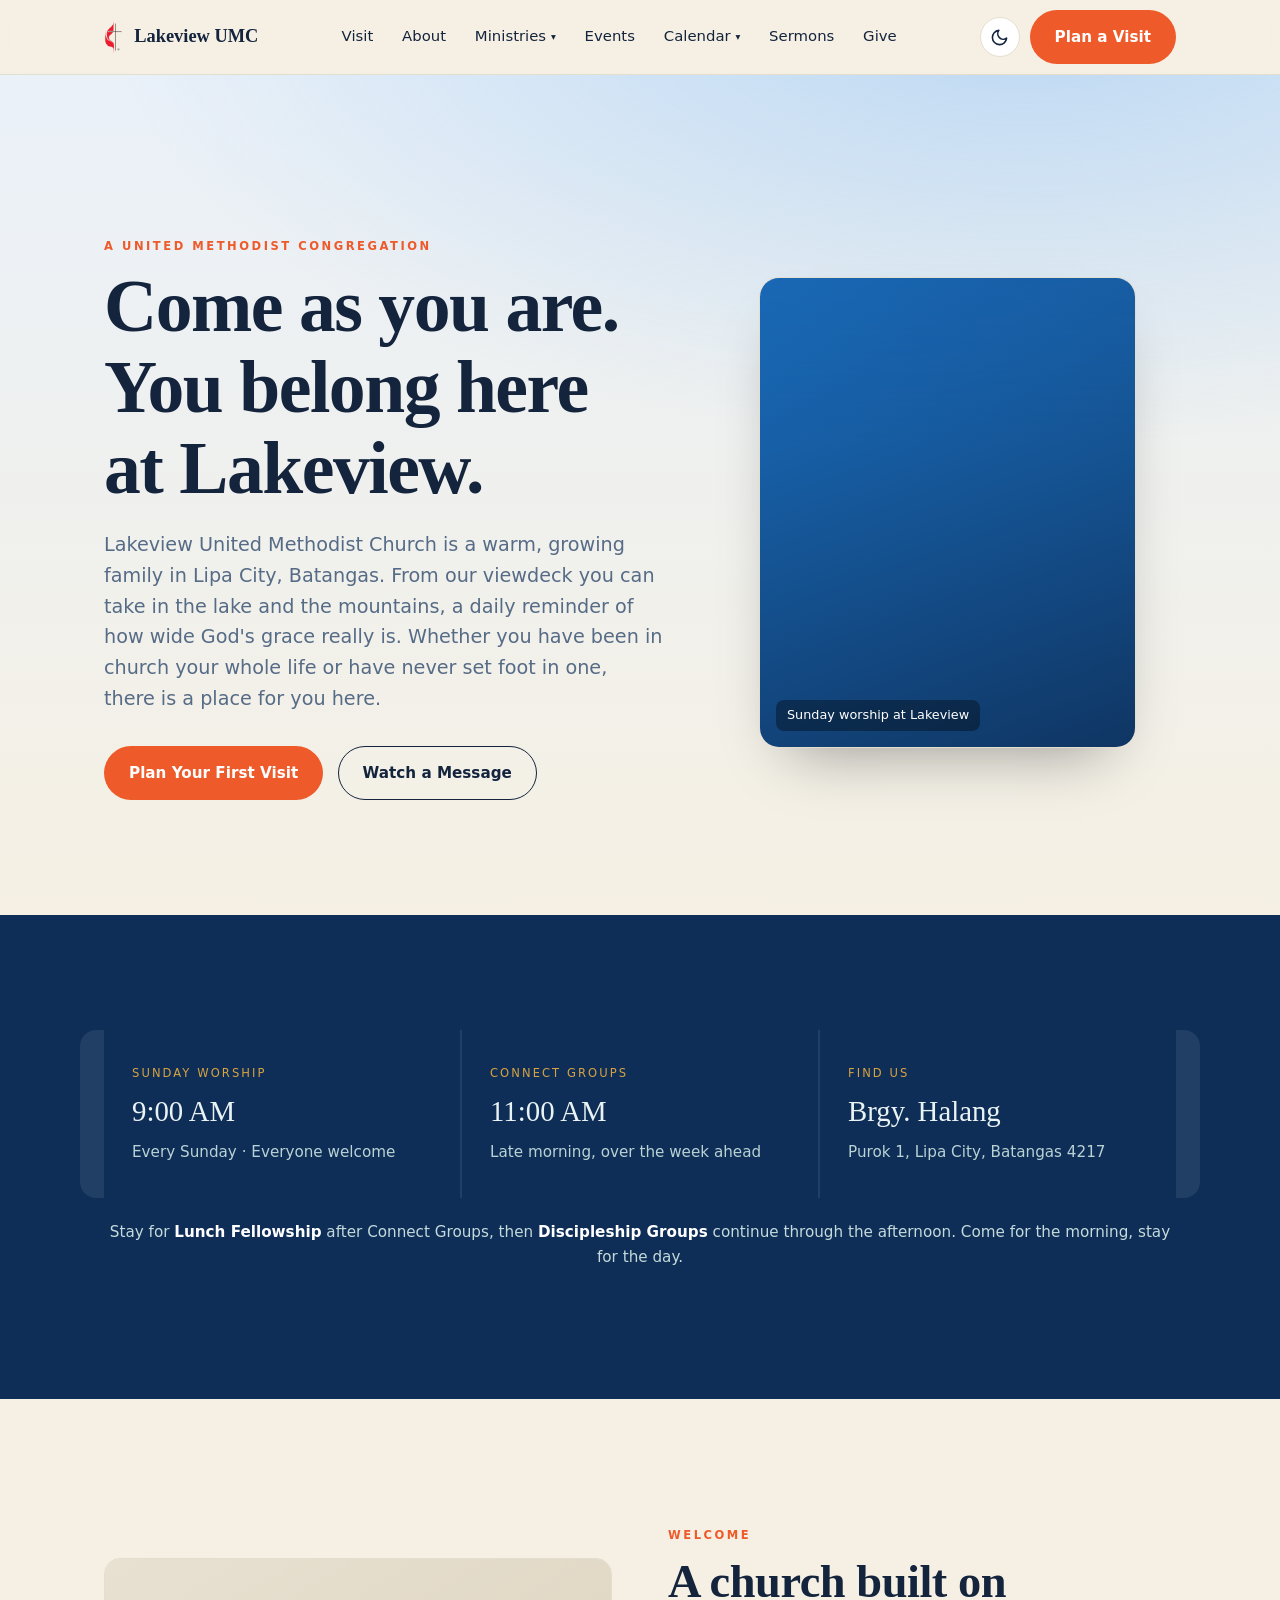
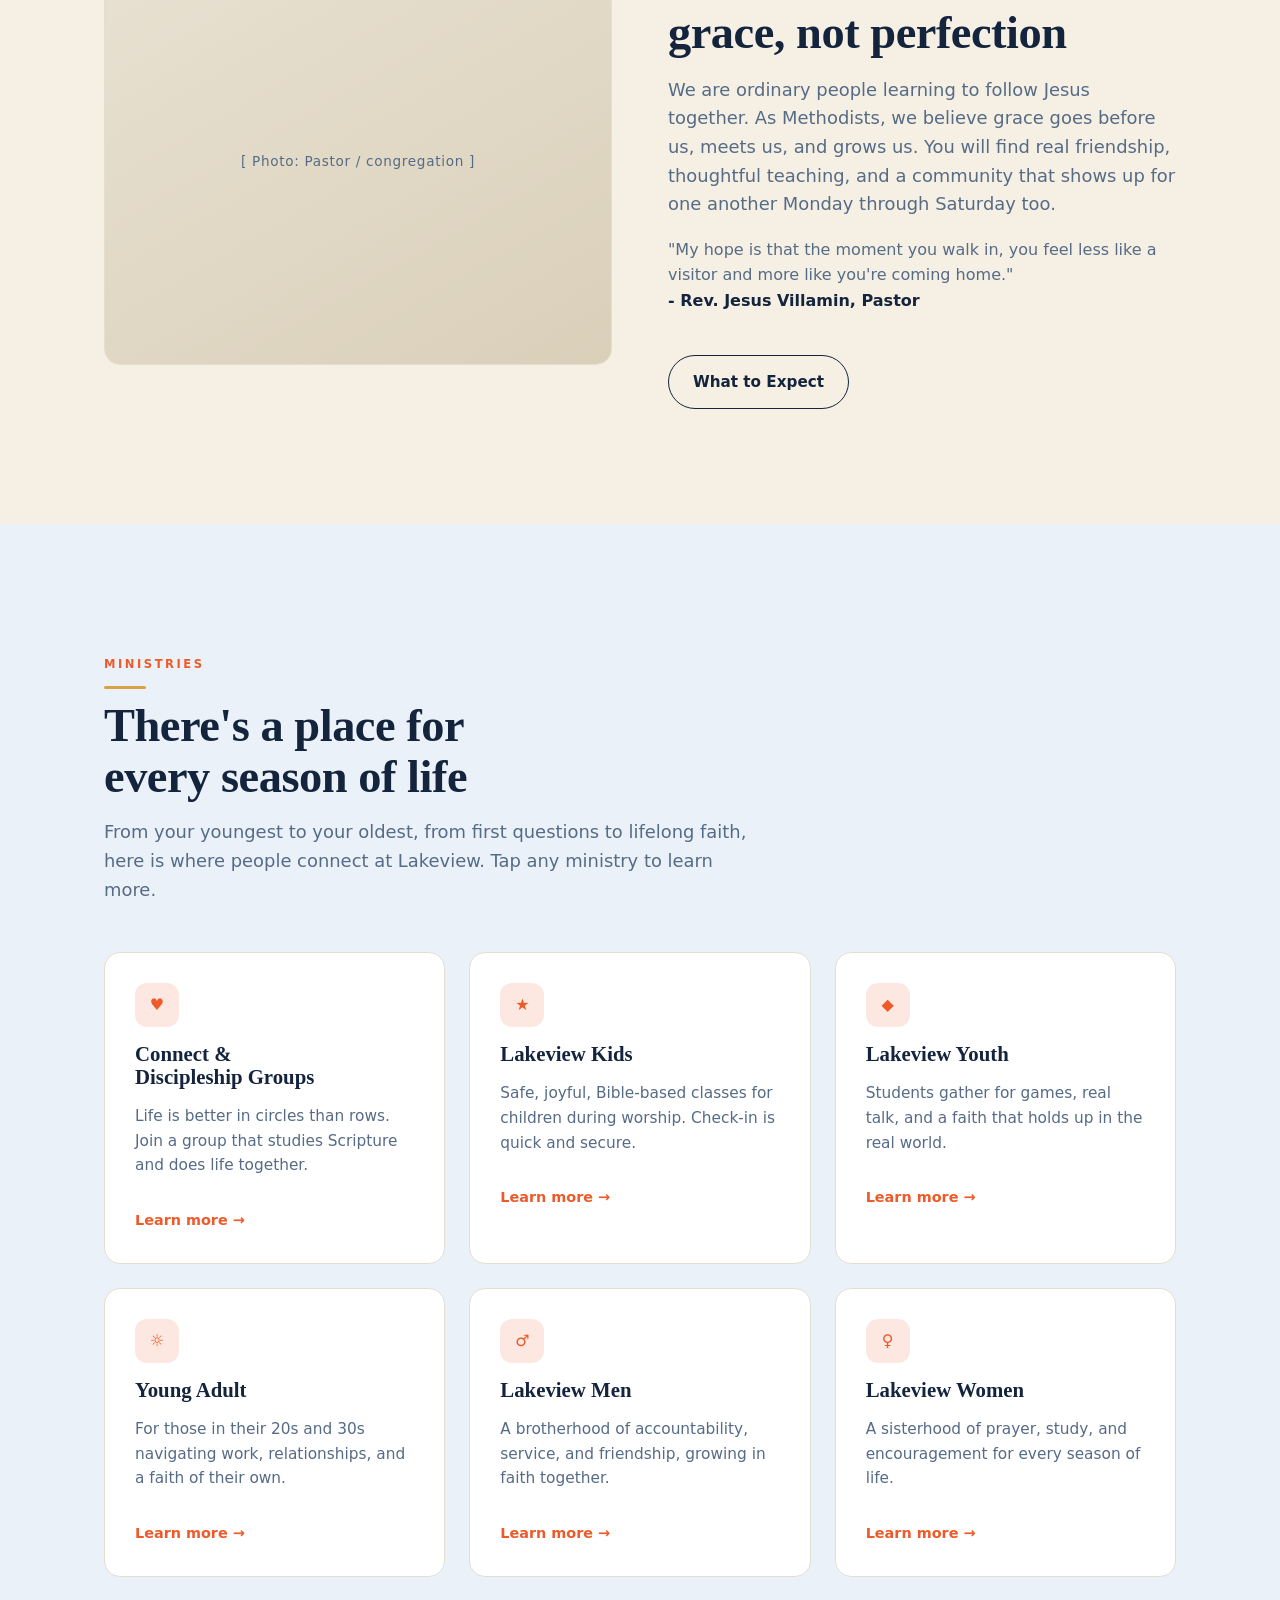
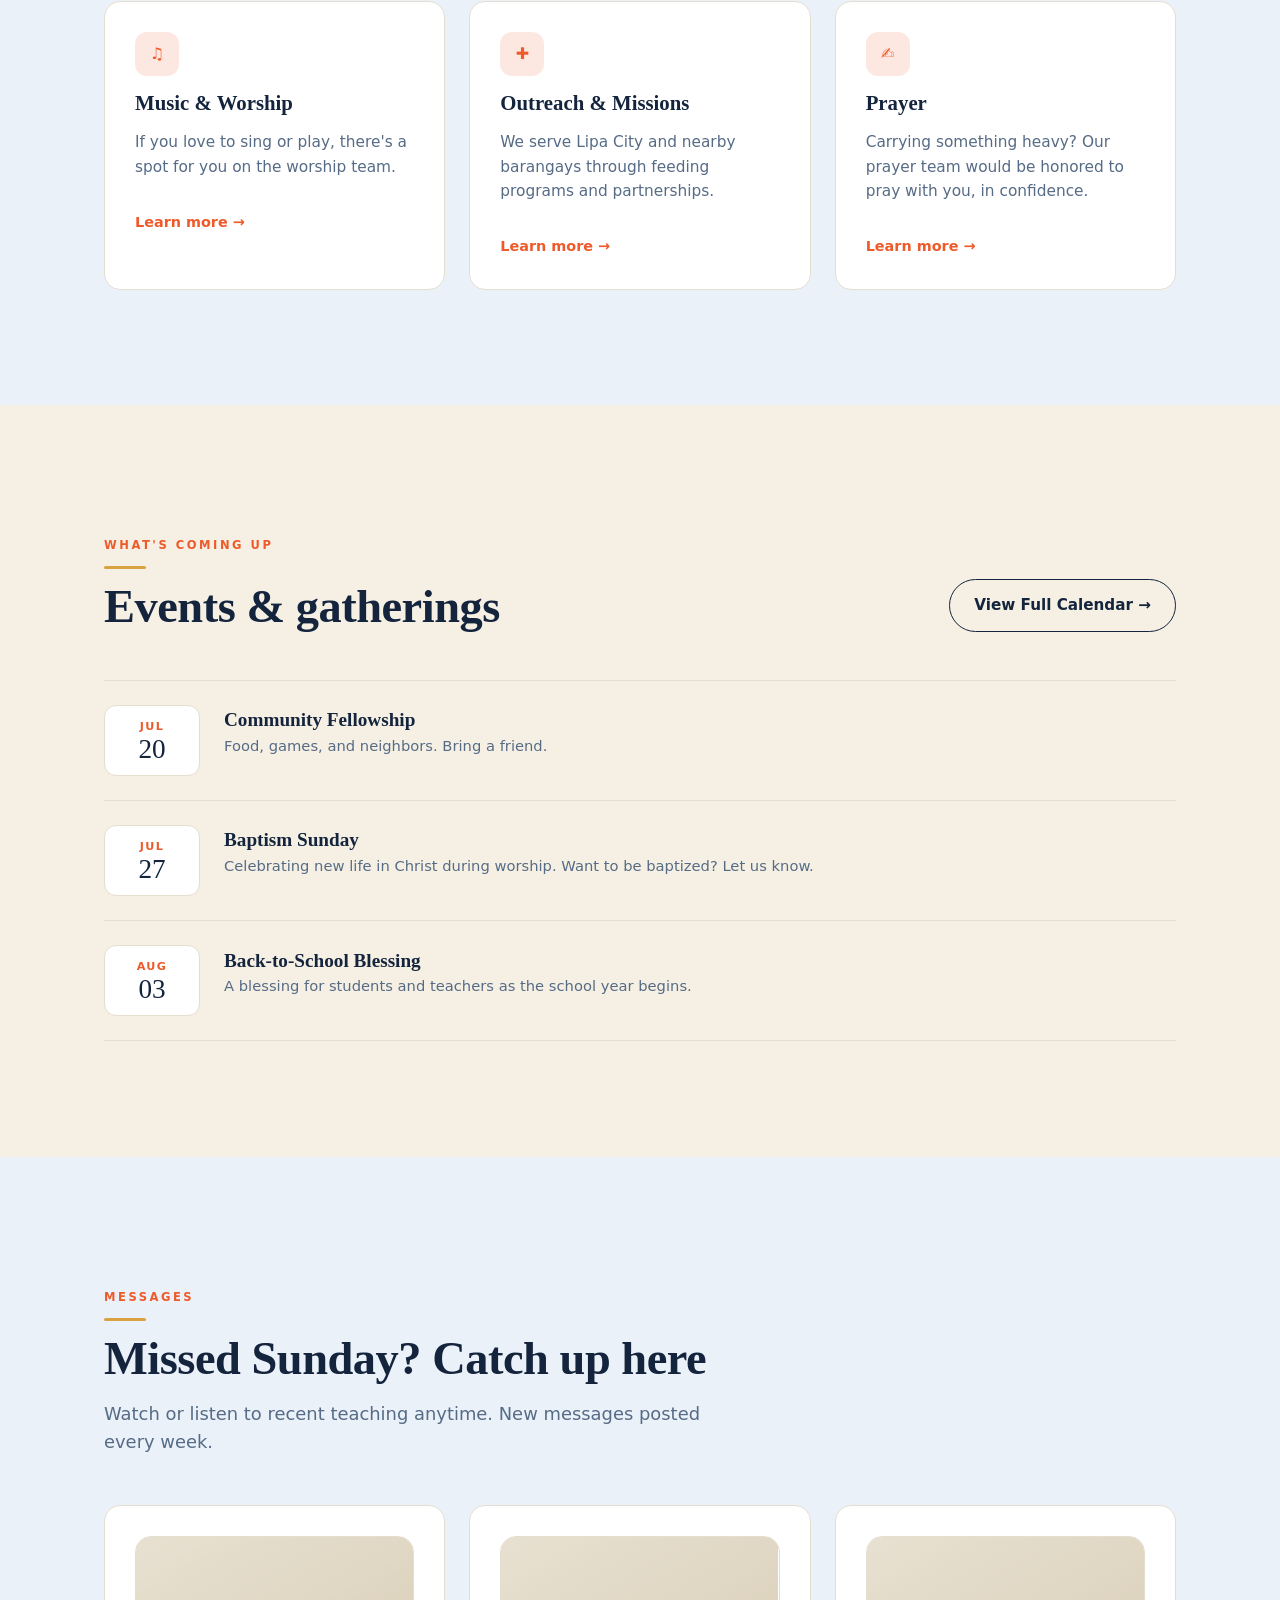
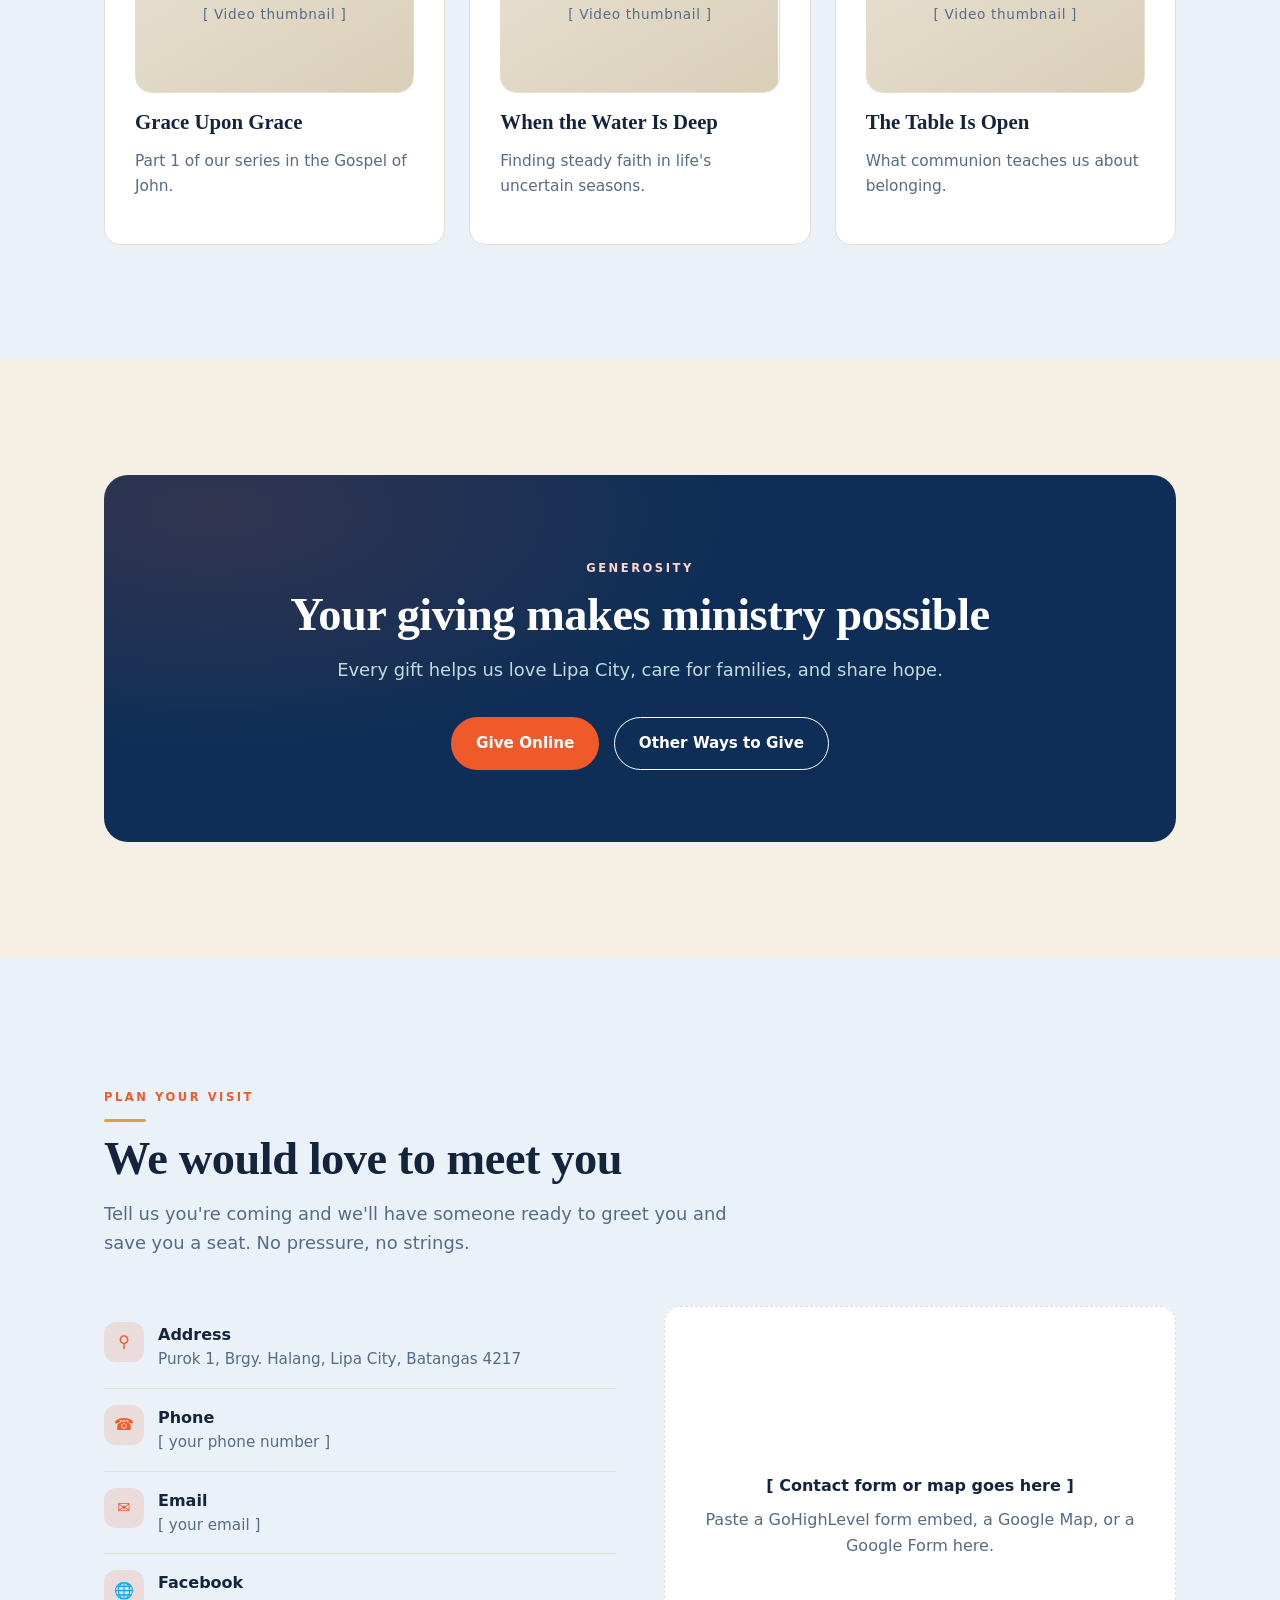
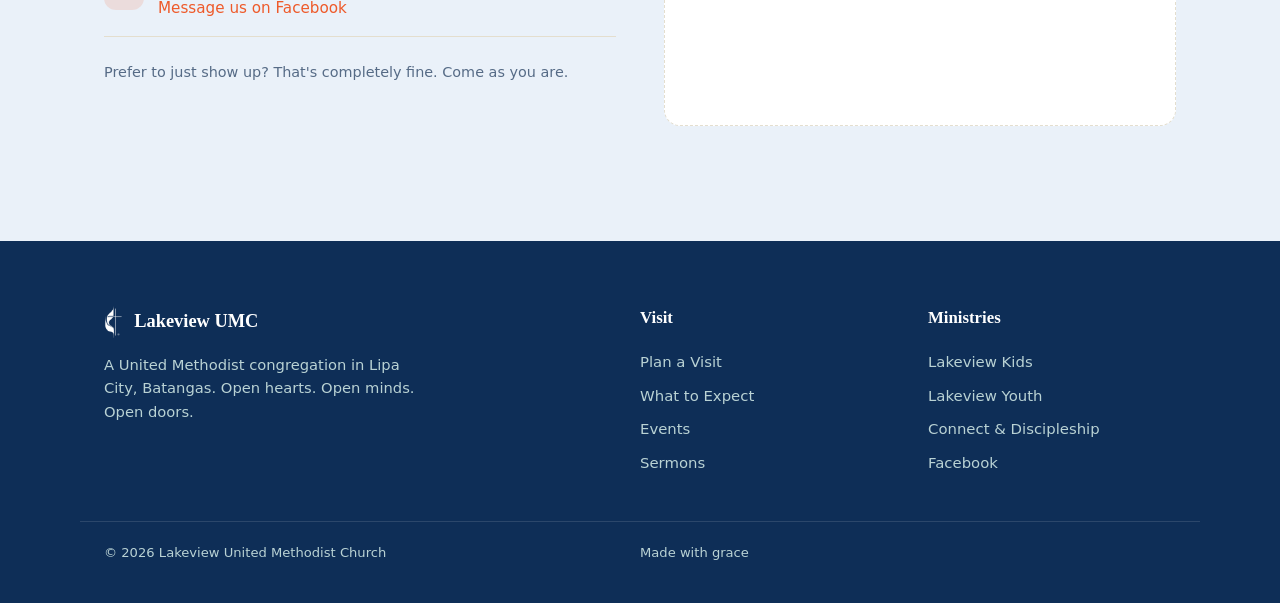
==== index.html @ f1f7df2d "Move Worship Coordinator link from Ministries to a Calendar dropdown Renamed to 'Worship Coordinator" ====
<!doctype html>
<html lang="en">
<head>
  <meta charset="utf-8">
  <script>document.documentElement.className += ' js'; try{var t=localStorage.getItem('lv-theme'); if(t) document.documentElement.setAttribute('data-theme', t);}catch(e){}</script>
  <meta name="viewport" content="width=device-width, initial-scale=1">
  <title>Lakeview United Methodist Church | Lipa City, Batangas</title>
  <meta name="description" content="Lakeview United Methodist Church in Lipa City, Batangas. Sunday worship 9:30-11:30 AM, Connect Groups, Lunch Fellowship, and Discipleship Groups. Come as you are.">
  <meta name="theme-color" content="#0e2a33">
  <meta property="og:title" content="Lakeview United Methodist Church">
  <meta property="og:description" content="A warm United Methodist family in Lipa City, Batangas. Sunday worship at 9:30 AM. Come as you are.">
  <meta property="og:type" content="website">
  <link rel="icon" type="image/png" href="images/favicon.png">
  <link rel="apple-touch-icon" href="images/favicon.png">
  <link rel="stylesheet" href="styles.css">
</head>
<body>

  <!-- NAV -->
  <header class="nav">
    <div class="wrap">
      <a class="brand" href="index.html">
        <img class="mark" src="images/umc-logo.png" alt="United Methodist Church cross and flame">
        Lakeview UMC
      </a>
      <nav class="nav-links" id="menu">
        <a href="#visit">Visit</a>
        <a href="#about">About</a>
        <div class="nav-item">
          <a href="#ministries" class="underline">Ministries <span class="caret">&#9662;</span></a>
          <div class="dd">
            <a href="connect-groups.html">Connect &amp; Discipleship <small>Small groups</small></a>
            <a href="kids.html">Lakeview Kids <small>Nursery to Grade 6</small></a>
            <a href="youth.html">Lakeview Youth <small>Teens</small></a>
            <a href="young-adult.html">Young Adult <small>20s and 30s</small></a>
            <a href="lakeview-men.html">Lakeview Men <small>Men's ministry</small></a>
            <a href="lakeview-women.html">Lakeview Women <small>Women's ministry</small></a>
            <a href="music.html">Music &amp; Worship <small>Choir &amp; band</small></a>
            <a href="outreach.html">Outreach &amp; Missions <small>Serving Lipa City</small></a>
            <a href="prayer.html">Prayer <small>Prayer team</small></a>
          </div>
        </div>
        <a href="#events">Events</a>
        <div class="nav-item">
          <a href="calendar.html" class="underline">Calendar <span class="caret">&#9662;</span></a>
          <div class="dd">
            <a href="calendar.html">Church Calendar <small>Events &amp; services</small></a>
            <a href="worship-coordinator.html">Worship Coordinator <small>Serving teams</small></a>
          </div>
        </div>
        <a href="#sermons">Sermons</a>
        <a href="#give">Give</a>
      </nav>
      <div class="nav-cta">
        <button class="theme-toggle" id="theme-toggle" aria-label="Switch to night mode"></button>
        <a href="#visit" class="btn btn-primary">Plan a Visit</a>
        <button class="menu-btn" aria-label="Menu">&#9776;</button>
      </div>
    </div>
  </header>

  <!-- HERO -->
  <section class="hero" id="top">
    <div class="wrap">
      <div class="reveal">
        <p class="eyebrow">A United Methodist Congregation</p>
        <h1>Come as you are. You belong here at Lakeview.</h1>
        <p class="lead">Lakeview United Methodist Church is a warm, growing family in Lipa City, Batangas. From our viewdeck you can take in the lake and the mountains, a daily reminder of how wide God's grace really is. Whether you have been in church your whole life or have never set foot in one, there is a place for you here.</p>
        <div class="hero-cta">
          <a href="#visit" class="btn btn-primary">Plan Your First Visit</a>
          <a href="#sermons" class="btn btn-ghost">Watch a Message</a>
        </div>
      </div>
      <figure class="hero-art reveal" data-speed="0.09">
        <!-- Photo pulled from the Google Sheet (Photos tab) by the "data-photo" key below. -->
        <div class="media-inner" data-photo="Sunday worship at Lakeview" data-photo-alt="Sunday worship at Lakeview United Methodist Church"><div class="ph kenburns"></div></div>
        <figcaption>Sunday worship at Lakeview</figcaption>
      </figure>
    </div>
  </section>

  <!-- SERVICE TIMES -->
  <section class="times" aria-label="Service times">
    <div class="wrap times-grid">
      <div class="time-card reveal">
        <div class="k">Sunday Worship</div>
        <div class="t">9:00 AM</div>
        <div class="d">Every Sunday · Everyone welcome</div>
      </div>
      <div class="time-card reveal">
        <div class="k">Connect Groups</div>
        <div class="t">11:00 AM</div>
        <div class="d">Late morning, over the week ahead</div>
      </div>
      <div class="time-card reveal">
        <div class="k">Find Us</div>
        <div class="t">Brgy. Halang</div>
        <div class="d">Purok 1, Lipa City, Batangas 4217</div>
      </div>
    </div>
    <div class="wrap" style="margin-top:22px">
      <p class="reveal" style="text-align:center;color:#c4dadb;font-size:.95rem">
        Stay for <strong style="color:#fff">Lunch Fellowship</strong> after Connect Groups, then
        <strong style="color:#fff">Discipleship Groups</strong> continue through the afternoon. Come for the morning, stay for the day.
      </p>
    </div>
  </section>

  <!-- WELCOME / PASTOR -->
  <section id="about">
    <div class="wrap split">
      <div class="imgph reveal" data-speed="0.07">
        <div class="media-inner" data-photo="[ Photo: Pastor / congregation ]" data-photo-alt="Rev. Jesus Villamin and the Lakeview congregation"></div>
        <span>[ Photo: Pastor / congregation ]</span>
      </div>
      <div class="reveal">
        <p class="eyebrow">Welcome</p>
        <h2>A church built on grace, not perfection</h2>
        <p class="lead" style="margin-top:1.1rem">We are ordinary people learning to follow Jesus together. As Methodists, we believe grace goes before us, meets us, and grows us. You will find real friendship, thoughtful teaching, and a community that shows up for one another Monday through Saturday too.</p>
        <p style="margin-top:1.1rem;color:var(--muted)">"My hope is that the moment you walk in, you feel less like a visitor and more like you're coming home."<br><strong style="color:var(--ink)">- Rev. Jesus Villamin, Pastor</strong></p>
        <a href="#visit" class="btn btn-ghost" style="margin-top:1.6rem">What to Expect</a>
      </div>
    </div>
  </section>

  <!-- MINISTRIES -->
  <section class="band" id="ministries">
    <div class="wrap">
      <div class="section-head reveal">
        <p class="eyebrow">Ministries</p>
        <h2>There's a place for every season of life</h2>
        <p class="lead">From your youngest to your oldest, from first questions to lifelong faith, here is where people connect at Lakeview. Tap any ministry to learn more.</p>
      </div>
      <div class="grid3">
        <a class="card reveal" href="connect-groups.html">
          <div class="icon">&#9829;</div>
          <h3>Connect &amp; Discipleship Groups</h3>
          <p>Life is better in circles than rows. Join a group that studies Scripture and does life together.</p>
          <span class="more">Learn more &#8594;</span>
        </a>
        <a class="card reveal" href="kids.html">
          <div class="icon">&#9733;</div>
          <h3>Lakeview Kids</h3>
          <p>Safe, joyful, Bible-based classes for children during worship. Check-in is quick and secure.</p>
          <span class="more">Learn more &#8594;</span>
        </a>
        <a class="card reveal" href="youth.html">
          <div class="icon">&#9670;</div>
          <h3>Lakeview Youth</h3>
          <p>Students gather for games, real talk, and a faith that holds up in the real world.</p>
          <span class="more">Learn more &#8594;</span>
        </a>
        <a class="card reveal" href="young-adult.html">
          <div class="icon">&#9788;</div>
          <h3>Young Adult</h3>
          <p>For those in their 20s and 30s navigating work, relationships, and a faith of their own.</p>
          <span class="more">Learn more &#8594;</span>
        </a>
        <a class="card reveal" href="lakeview-men.html">
          <div class="icon">&#9794;</div>
          <h3>Lakeview Men</h3>
          <p>A brotherhood of accountability, service, and friendship, growing in faith together.</p>
          <span class="more">Learn more &#8594;</span>
        </a>
        <a class="card reveal" href="lakeview-women.html">
          <div class="icon">&#9792;</div>
          <h3>Lakeview Women</h3>
          <p>A sisterhood of prayer, study, and encouragement for every season of life.</p>
          <span class="more">Learn more &#8594;</span>
        </a>
        <a class="card reveal" href="music.html">
          <div class="icon">&#9835;</div>
          <h3>Music &amp; Worship</h3>
          <p>If you love to sing or play, there's a spot for you on the worship team.</p>
          <span class="more">Learn more &#8594;</span>
        </a>
        <a class="card reveal" href="outreach.html">
          <div class="icon">&#10010;</div>
          <h3>Outreach &amp; Missions</h3>
          <p>We serve Lipa City and nearby barangays through feeding programs and partnerships.</p>
          <span class="more">Learn more &#8594;</span>
        </a>
        <a class="card reveal" href="prayer.html">
          <div class="icon">&#9997;</div>
          <h3>Prayer</h3>
          <p>Carrying something heavy? Our prayer team would be honored to pray with you, in confidence.</p>
          <span class="more">Learn more &#8594;</span>
        </a>
      </div>
    </div>
  </section>

  <!-- EVENTS -->
  <section id="events">
    <div class="wrap">
      <div class="section-head reveal" style="display:flex;justify-content:space-between;align-items:flex-end;gap:20px;flex-wrap:wrap;max-width:none">
        <div>
          <p class="eyebrow">What's Coming Up</p>
          <h2>Events &amp; gatherings</h2>
        </div>
        <a href="calendar.html" class="btn btn-ghost">View Full Calendar &#8594;</a>
      </div>
      <!-- Events load from your Google Sheet when connected (see config.js).
           Until then, these built-in examples show as a fallback. -->
      <div id="events-list">
        <div class="event reveal">
          <div class="date-chip"><div class="m">Jul</div><div class="d">20</div></div>
          <div><h3>Community Fellowship</h3><p>Food, games, and neighbors. Bring a friend.</p></div>
        </div>
        <div class="event reveal">
          <div class="date-chip"><div class="m">Jul</div><div class="d">27</div></div>
          <div><h3>Baptism Sunday</h3><p>Celebrating new life in Christ during worship. Want to be baptized? Let us know.</p></div>
        </div>
        <div class="event reveal">
          <div class="date-chip"><div class="m">Aug</div><div class="d">03</div></div>
          <div><h3>Back-to-School Blessing</h3><p>A blessing for students and teachers as the school year begins.</p></div>
        </div>
      </div>
    </div>
  </section>

  <!-- SERMONS -->
  <section class="band" id="sermons">
    <div class="wrap">
      <div class="section-head reveal">
        <p class="eyebrow">Messages</p>
        <h2>Missed Sunday? Catch up here</h2>
        <p class="lead">Watch or listen to recent teaching anytime. New messages posted every week.</p>
      </div>
      <div class="grid3">
        <div class="card reveal">
          <div class="imgph" style="aspect-ratio:16/9;margin-bottom:18px" data-speed="0.05"><div class="media-inner"></div><span>[ Video thumbnail ]</span></div>
          <h3>Grace Upon Grace</h3>
          <p>Part 1 of our series in the Gospel of John.</p>
        </div>
        <div class="card reveal">
          <div class="imgph" style="aspect-ratio:16/9;margin-bottom:18px" data-speed="0.05"><div class="media-inner"></div><span>[ Video thumbnail ]</span></div>
          <h3>When the Water Is Deep</h3>
          <p>Finding steady faith in life's uncertain seasons.</p>
        </div>
        <div class="card reveal">
          <div class="imgph" style="aspect-ratio:16/9;margin-bottom:18px" data-speed="0.05"><div class="media-inner"></div><span>[ Video thumbnail ]</span></div>
          <h3>The Table Is Open</h3>
          <p>What communion teaches us about belonging.</p>
        </div>
      </div>
    </div>
  </section>

  <!-- GIVE -->
  <section id="give">
    <div class="wrap">
      <div class="give reveal">
        <p class="eyebrow" style="color:#ffd7cd">Generosity</p>
        <h2>Your giving makes ministry possible</h2>
        <p class="lead">Every gift helps us love Lipa City, care for families, and share hope.</p>
        <!-- Point this at your GCash / bank / online giving link. -->
        <div style="display:flex;gap:.9rem;justify-content:center;flex-wrap:wrap">
          <a href="#visit" class="btn btn-primary">Give Online</a>
          <a href="#visit" class="btn btn-ghost">Other Ways to Give</a>
        </div>
      </div>
    </div>
  </section>

  <!-- VISIT / CONTACT -->
  <section class="band" id="visit">
    <div class="wrap">
      <div class="section-head reveal">
        <p class="eyebrow">Plan Your Visit</p>
        <h2>We would love to meet you</h2>
        <p class="lead">Tell us you're coming and we'll have someone ready to greet you and save you a seat. No pressure, no strings.</p>
      </div>
      <div class="contact-grid">
        <div class="reveal">
          <div class="info-row"><div class="icon">&#9906;</div><div><div class="k">Address</div><div class="v">Purok 1, Brgy. Halang, Lipa City, Batangas 4217</div></div></div>
          <div class="info-row"><div class="icon">&#9742;</div><div><div class="k">Phone</div><div class="v">[ your phone number ]</div></div></div>
          <div class="info-row"><div class="icon">&#9993;</div><div><div class="k">Email</div><div class="v">[ your email ]</div></div></div>
          <div class="info-row"><div class="icon">&#127760;</div><div><div class="k">Facebook</div><div class="v"><a href="https://web.facebook.com/profile.php?id=100064322214820" target="_blank" rel="noopener" style="color:var(--flame)">Message us on Facebook</a></div></div></div>
          <p style="margin-top:24px;color:var(--muted);font-size:.9rem">Prefer to just show up? That's completely fine. Come as you are.</p>
        </div>
        <div class="reveal">
          <!-- Paste a GHL form embed here, or an embedded Google Map, or a Google Form. -->
          <div class="embed-slot">
            <div>
              <strong style="color:var(--ink);display:block;margin-bottom:8px">[ Contact form or map goes here ]</strong>
              Paste a GoHighLevel form embed, a Google Map, or a Google Form here.
            </div>
          </div>
        </div>
      </div>
    </div>
  </section>

  <!-- FOOTER -->
  <footer class="foot">
    <div class="wrap">
      <div>
        <div class="brand">
          <img class="mark" src="images/umc-logo-white.png" alt="">
          Lakeview UMC
        </div>
        <p style="margin-top:14px;max-width:34ch;font-size:.92rem">A United Methodist congregation in Lipa City, Batangas. Open hearts. Open minds. Open doors.</p>
      </div>
      <div>
        <h4>Visit</h4>
        <a href="#visit">Plan a Visit</a>
        <a href="#about">What to Expect</a>
        <a href="#events">Events</a>
        <a href="#sermons">Sermons</a>
      </div>
      <div>
        <h4>Ministries</h4>
        <a href="kids.html">Lakeview Kids</a>
        <a href="youth.html">Lakeview Youth</a>
        <a href="connect-groups.html">Connect &amp; Discipleship</a>
        <a href="https://web.facebook.com/profile.php?id=100064322214820" target="_blank" rel="noopener">Facebook</a>
      </div>
    </div>
    <div class="wrap foot-bottom">
      <span>&copy; <span id="yr"></span> Lakeview United Methodist Church</span>
      <span>Made with grace</span>
    </div>
  </footer>

  <script src="config.js"></script>
  <script src="sheets.js"></script>
  <script src="main.js"></script>
</body>
</html>
---- styles.css ----
:root{
  --lake-900:#0E2E57; --lake-700:#16467F; --lake-500:#1C79D0; --lake-300:#4C9BE2;
  --sand:#e9e2d3; --sand-deep:#d8cdb6;
  --flame:#EE5A2A; --gold:#D8A340;   /* Landasin brand: orange pins + gold rules */
  --ink:#14243D; --muted:#566B86;
  --paper:#F5F0E3; --card:#ffffff; --line:#E4DECE;
  --band:#EAF1F9;
  --serif:'Iowan Old Style','Hoefler Text','Palatino Linotype',Palatino,Georgia,serif;
  --sans:'Avenir Next','Segoe UI',system-ui,-apple-system,Helvetica,Arial,sans-serif;
  --wrap:1120px;
  --ease:cubic-bezier(.16,.68,.32,1);
}
/* Night mode: follows the system setting, unless the user forces a mode via the toggle */
@media (prefers-color-scheme:dark){
  :root:not([data-theme="light"]){
    --ink:#EAF1FB; --muted:#9FB2CC; --paper:#091A31; --card:#12294A;
    --line:#20406E; --band:#0D2247; --sand:#1B2E4E; --sand-deep:#152743;
    --lake-300:#5FA6E6; --flame:#F1734A; --gold:#E0B255;
  }
}
:root[data-theme="dark"]{
  --ink:#EAF1FB; --muted:#9FB2CC; --paper:#091A31; --card:#12294A;
  --line:#20406E; --band:#0D2247; --sand:#1B2E4E; --sand-deep:#152743;
  --lake-300:#5FA6E6; --flame:#F1734A; --gold:#E0B255;
}
html,body{margin:0;padding:0}
*{box-sizing:border-box}
body{background:var(--paper);color:var(--ink);font-family:var(--sans);line-height:1.6;
    -webkit-font-smoothing:antialiased;overflow-x:hidden}
img{max-width:100%;display:block}
a{color:inherit;text-decoration:none}
.wrap{max-width:var(--wrap);margin:0 auto;padding:0 24px}
.eyebrow{font-size:.72rem;letter-spacing:.22em;text-transform:uppercase;
         color:var(--flame);font-weight:700}
.section-head .eyebrow::after{content:"";display:block;width:42px;height:3px;
  background:var(--gold);border-radius:2px;margin-top:12px}
.section-head.center .eyebrow::after{margin-left:auto;margin-right:auto}
h1,h2,h3{font-family:var(--serif);font-weight:600;line-height:1.1;
                     text-wrap:balance;margin:0}
h2{font-size:clamp(1.9rem,4vw,2.9rem);letter-spacing:-.01em}
.lead{font-size:1.12rem;color:var(--muted);max-width:60ch}
.btn{display:inline-flex;align-items:center;gap:.5rem;font-weight:600;font-size:.95rem;
     padding:.85rem 1.5rem;border-radius:999px;transition:transform .15s,box-shadow .15s;
     cursor:pointer;border:1px solid transparent}
.btn-primary{background:var(--flame);color:#fff}
.btn-primary:hover{transform:translateY(-2px);box-shadow:0 10px 24px -8px var(--flame)}
.btn-ghost{border-color:currentColor;color:var(--ink)}
.btn-ghost:hover{background:var(--ink);color:var(--paper)}
section{padding:clamp(64px,9vw,120px) 0}

/* ===== PREMIUM MOTION ===== */
html.js .reveal{opacity:0;transform:translateY(32px);filter:blur(6px);
  transition:opacity .9s var(--ease), transform .9s var(--ease), filter .9s var(--ease)}
html.js .reveal.in{opacity:1;transform:none;filter:none}
.grid3 .card:nth-child(2),.contact-grid>div:nth-child(2){transition-delay:.09s}
.grid3 .card:nth-child(3){transition-delay:.18s}
.grid3 .card:nth-child(4){transition-delay:.10s}
.grid3 .card:nth-child(5){transition-delay:.19s}
.grid3 .card:nth-child(6){transition-delay:.28s}
.times-grid .time-card:nth-child(2){transition-delay:.10s}
.times-grid .time-card:nth-child(3){transition-delay:.20s}
.times-grid .time-card:nth-child(4){transition-delay:.30s}
.media-inner{position:absolute;inset:-18% 0;height:136%;will-change:transform;backface-visibility:hidden}
.kenburns{width:100%;height:100%;animation:kb 20s ease-in-out infinite alternate;will-change:transform}
@keyframes kb{from{transform:scale(1)}to{transform:scale(1.09)}}
/* crossfade slideshow (multiple photos in one slot) */
.slide{position:absolute;inset:0;width:100%;height:100%;object-fit:cover;
  opacity:0;transition:opacity 1.2s var(--ease)}
.slide.active{opacity:1}

/* NAV */
.nav{position:sticky;top:0;z-index:50;background:color-mix(in srgb,var(--paper) 88%,transparent);
     backdrop-filter:blur(10px);border-bottom:1px solid var(--line);
     transition:box-shadow .3s var(--ease), background .3s var(--ease)}
.nav.scrolled{box-shadow:0 10px 34px -20px rgba(0,0,0,.55)}
.nav .wrap{display:flex;align-items:center;justify-content:space-between;height:74px;
     transition:height .3s var(--ease)}
.nav.scrolled .wrap{height:60px}
.brand{display:flex;align-items:center;gap:.7rem;font-family:var(--serif);font-size:1.15rem;font-weight:600;white-space:nowrap}
.mark{width:auto;height:34px;flex:none}
.nav-links{display:flex;gap:1.8rem;align-items:center;font-size:.93rem;font-weight:500}
.nav-links>a,.nav-item>a{position:relative}
.nav-links>a::after,.nav-item>a.underline::after{content:"";position:absolute;left:0;right:100%;bottom:-4px;height:2px;
     background:var(--flame);transition:right .3s var(--ease)}
.nav-links>a:hover,.nav-item>a:hover{color:var(--flame)}
.nav-links>a:hover::after{right:0}
.nav-cta{display:flex;gap:.6rem;align-items:center}
.menu-btn{display:none;background:none;border:0;color:inherit;font-size:1.6rem;cursor:pointer;line-height:1}
.theme-toggle{width:40px;height:40px;flex:none;border-radius:50%;border:1px solid var(--line);
  background:var(--card);color:var(--ink);cursor:pointer;display:grid;place-items:center;
  transition:background .2s,border-color .2s,transform .15s}
.theme-toggle:hover{background:var(--band)}
.theme-toggle:active{transform:scale(.92)}
.theme-toggle svg{width:19px;height:19px}
@media(max-width:420px){.theme-toggle{width:36px;height:36px}}
/* compact mobile top bar: brand on one line, small tidy CTA with spacing */
@media(max-width:560px){
  .nav .wrap{padding-left:16px;padding-right:16px}
  .brand{font-size:1rem;gap:.5rem}
  .nav-cta{gap:.45rem}
  .nav-cta .btn-primary{padding:.5rem .95rem;font-size:.82rem;white-space:nowrap}
  .theme-toggle{width:36px;height:36px}
  .menu-btn{font-size:1.45rem}
}

/* NAV dropdown */
.nav-item{position:relative;display:flex;align-items:center}
.nav-item>a{display:inline-flex;align-items:center;gap:.3rem;cursor:pointer}
.caret{font-size:.65em;transition:transform .25s var(--ease)}
.nav-item:hover .caret{transform:rotate(180deg)}
.dd{position:absolute;top:100%;left:50%;transform:translateX(-50%) translateY(10px);
   background:var(--paper);border:1px solid var(--line);border-radius:14px;padding:8px;
   min-width:236px;box-shadow:0 24px 48px -24px rgba(0,0,0,.5);
   display:flex;flex-direction:column;gap:2px;z-index:60;
   opacity:0;visibility:hidden;transition:opacity .22s var(--ease),transform .22s var(--ease)}
.nav-item:hover .dd,.nav-item:focus-within .dd{opacity:1;visibility:visible;transform:translateX(-50%) translateY(7px)}
.dd a{padding:10px 14px;border-radius:9px;font-size:.92rem;white-space:nowrap;display:flex;flex-direction:column}
.dd a small{color:var(--muted);font-size:.78rem;font-weight:400}
.dd a:hover{background:var(--band);color:var(--flame)}

@media(max-width:860px){
  .nav-links{display:none}
  .menu-btn{display:block}
  .nav-links.open{display:flex;position:absolute;top:74px;left:0;right:0;flex-direction:column;
    align-items:flex-start;background:var(--paper);padding:24px;border-bottom:1px solid var(--line);gap:1.2rem}
  .nav-item{flex-direction:column;align-items:flex-start;width:100%}
  .nav-item>a{display:flex;justify-content:space-between;align-items:center;width:100%}
  .caret{display:inline-block;font-size:.9em}
  .nav-item.open .caret{transform:rotate(180deg)}
  /* submenu collapsed by default on mobile, expands when its item is open */
  .dd{position:static;opacity:1;visibility:visible;transform:none;border:0;box-shadow:none;
     background:transparent;min-width:0;gap:0;max-height:0;overflow:hidden;padding:0 0 0 14px;
     transition:max-height .3s var(--ease),padding .3s var(--ease)}
  .nav-item.open .dd{max-height:680px;padding:10px 0 2px 14px}
  /* cancel the desktop centering shift so items are not pushed off-screen */
  .nav-item:hover .dd,.nav-item:focus-within .dd{transform:none;left:auto}
  .dd a{padding:7px 0}
}

/* HERO */
.hero{position:relative;padding:clamp(80px,14vw,150px) 0 clamp(64px,9vw,120px);
      background:
        radial-gradient(120% 90% at 80% -10%, color-mix(in srgb,var(--lake-300) 30%,transparent), transparent 60%),
        linear-gradient(180deg,var(--band),var(--paper))}
.hero .wrap{display:grid;grid-template-columns:1.1fr .9fr;gap:56px;align-items:center}
.hero h1{font-size:clamp(2.6rem,6.2vw,4.6rem);letter-spacing:-.02em}
.hero .lead{margin-top:1.3rem;font-size:1.2rem}
.hero-cta{display:flex;gap:.9rem;flex-wrap:wrap;margin-top:2rem}
.hero-art{position:relative;border-radius:20px;overflow:hidden;aspect-ratio:4/5;
          border:1px solid var(--line);box-shadow:0 30px 60px -30px rgba(0,0,0,.4)}
.hero-art .ph{width:100%;height:100%;
   background:
     linear-gradient(180deg,color-mix(in srgb,var(--lake-700) 30%,transparent),transparent 40%),
     linear-gradient(160deg,var(--lake-500),var(--lake-900))}
.hero-art figcaption{position:absolute;left:16px;bottom:16px;color:#fff;z-index:2;
   font-size:.8rem;background:rgba(0,0,0,.35);padding:.35rem .7rem;border-radius:8px}
@media(max-width:860px){
  .hero .wrap{grid-template-columns:1fr}
  /* full-bleed hero image, edge to edge like a mobile app */
  .hero-art{aspect-ratio:4/3;border-radius:0;border-left:0;border-right:0;
    margin-left:-24px;margin-right:-24px}
}
/* subpage hero is a touch smaller */
.hero.sub{padding:clamp(60px,9vw,110px) 0 clamp(48px,7vw,90px)}
.hero.sub h1{font-size:clamp(2.3rem,5vw,3.7rem)}

/* SERVICE / DETAILS STRIP */
.times{background:var(--lake-900);color:#eaf3f4}
.times .wrap.times-grid{display:grid;grid-template-columns:repeat(3,1fr);gap:2px;
   background:color-mix(in srgb,#fff 8%,transparent);border-radius:16px;overflow:hidden}
.times .wrap.times-grid.four{grid-template-columns:repeat(4,1fr)}
.time-card{background:var(--lake-900);padding:34px 28px}
.time-card .k{font-size:.72rem;letter-spacing:.18em;text-transform:uppercase;color:var(--gold)}
.time-card .t{font-family:var(--serif);font-size:1.8rem;margin:.35rem 0}
.time-card .d{color:#b9d2d4;font-size:.95rem}
@media(max-width:900px){.times .wrap.times-grid.four{grid-template-columns:repeat(2,1fr)}}
@media(max-width:720px){.times .wrap.times-grid,.times .wrap.times-grid.four{grid-template-columns:1fr}}

/* GENERIC BLOCKS */
.split{display:grid;grid-template-columns:1fr 1fr;gap:56px;align-items:center}
@media(max-width:820px){
  .split{grid-template-columns:1fr;gap:36px}
  /* full-bleed image (e.g. About / pastor) on mobile, edge to edge like the hero */
  .split .imgph{margin-left:-24px;margin-right:-24px;border-radius:0;border-left:0;border-right:0;aspect-ratio:4/3}
}
.band{background:var(--band)}
.imgph{border-radius:16px;aspect-ratio:5/4;border:1px solid var(--line);
  position:relative;overflow:hidden}
.imgph .media-inner{background:linear-gradient(150deg,var(--sand),var(--sand-deep))}
.imgph span{position:absolute;inset:0;z-index:2;display:grid;place-items:center;color:var(--muted);
  font-size:.85rem;letter-spacing:.05em}

.grid3{display:grid;grid-template-columns:repeat(3,1fr);gap:24px}
@media(max-width:820px){.grid3{grid-template-columns:1fr}}
.card{background:var(--card);border:1px solid var(--line);border-radius:16px;padding:30px;
      transition:transform .18s,box-shadow .18s, opacity .9s var(--ease), filter .9s var(--ease)}
.card:hover{transform:translateY(-4px);box-shadow:0 18px 40px -24px rgba(0,0,0,.4)}
.card h3{font-size:1.3rem;margin-bottom:.5rem}
.card p{color:var(--muted);font-size:.96rem}
/* clickable ministry cards */
a.card{display:block}
a.card .more{margin-top:16px;color:var(--flame);font-weight:600;font-size:.9rem;
   display:inline-flex;align-items:center;gap:.35rem;transition:gap .2s var(--ease)}
a.card:hover .more{gap:.6rem}
.icon{width:44px;height:44px;border-radius:12px;display:grid;place-items:center;
      background:color-mix(in srgb,var(--flame) 14%,transparent);color:var(--flame);margin-bottom:16px}

.section-head{max-width:64ch;margin-bottom:48px}
.section-head.center{margin-left:auto;margin-right:auto;text-align:center}
.section-head h2{margin-top:.6rem}
.section-head p{margin-top:1rem}

/* EVENTS */
.event{display:grid;grid-template-columns:96px 1fr auto;gap:24px;align-items:center;
   padding:24px 0;border-top:1px solid var(--line)}
.event:last-child{border-bottom:1px solid var(--line)}
.date-chip{text-align:center;background:var(--card);border:1px solid var(--line);
   border-radius:12px;padding:12px 8px}
.date-chip .m{font-size:.7rem;letter-spacing:.12em;text-transform:uppercase;color:var(--flame);font-weight:700}
.date-chip .d{font-family:var(--serif);font-size:1.7rem;line-height:1}
.event h3{font-size:1.2rem}
.event p{color:var(--muted);font-size:.92rem;margin-top:.2rem}
/* optional event photo (from the Google Sheet Image column) */
.event.has-img{grid-template-columns:88px 120px 1fr auto}
.event-thumb{width:120px;height:80px;border-radius:10px;object-fit:cover;border:1px solid var(--line)}
@media(max-width:640px){
  .event{grid-template-columns:72px 1fr}
  .event.has-img{grid-template-columns:72px 1fr}
  .event-thumb{display:none}
  .event .btn{grid-column:2}
}

/* GIVE / CTA BAND */
.give{background:
    radial-gradient(90% 120% at 10% 10%, color-mix(in srgb,var(--flame) 16%,transparent),transparent 55%),
    var(--lake-900);color:#eaf3f4;border-radius:24px;padding:clamp(40px,6vw,72px);text-align:center}
.give h2{color:#fff}
.give .lead{color:#c4dadb;margin:1rem auto 2rem}
.give .btn-ghost{color:#fff}
.give .btn-ghost:hover{background:#fff;color:var(--lake-900)}

/* CONTACT */
.contact-grid{display:grid;grid-template-columns:1fr 1fr;gap:48px}
@media(max-width:820px){.contact-grid{grid-template-columns:1fr}}
.info-row{display:flex;gap:14px;padding:16px 0;border-bottom:1px solid var(--line)}
.info-row .icon{margin:0;flex:none;width:40px;height:40px}
.info-row .k{font-weight:600}
.info-row .v{color:var(--muted);font-size:.95rem}
.embed-slot{border:1.5px dashed var(--line);border-radius:16px;min-height:420px;
   display:grid;place-items:center;text-align:center;color:var(--muted);padding:28px;
   background:var(--card)}

/* FOOTER */
.foot{background:var(--lake-900);color:#b9d2d4;padding:64px 0 40px}
.foot .wrap{display:grid;grid-template-columns:2fr 1fr 1fr;gap:40px}
.foot .brand{color:#fff}
.foot h4{color:#fff;font-family:var(--serif);font-size:1.05rem;margin:0 0 14px}
.foot a{display:block;padding:5px 0;font-size:.93rem}
.foot a:hover{color:#fff}
.foot-bottom{border-top:1px solid rgba(255,255,255,.12);margin-top:40px;padding-top:20px;
   font-size:.82rem;display:flex;justify-content:space-between;flex-wrap:wrap;gap:10px}
@media(max-width:720px){.foot .wrap{grid-template-columns:1fr}}

:focus-visible{outline:2px solid var(--flame);outline-offset:3px;border-radius:4px}

@media (prefers-reduced-motion:reduce){
  html.js .reveal{opacity:1;transform:none;filter:none;transition:none}
  .kenburns{animation:none}
  .media-inner{position:absolute;inset:0;height:100%}
  *{scroll-behavior:auto}
}
html{scroll-behavior:smooth}

/* ===== CALENDAR PAGE ===== */
.cal-toolbar{display:flex;align-items:center;justify-content:space-between;gap:16px;flex-wrap:wrap;margin-bottom:22px}
.cal-heading{display:flex;align-items:center;gap:12px;flex-wrap:wrap}
.cal-title{font-family:var(--serif);font-size:clamp(1.35rem,3vw,2rem);min-width:8ch}
.cal-navbtns{display:flex;gap:8px;align-items:center}
.iconbtn{width:40px;height:40px;border-radius:50%;border:1px solid var(--line);background:var(--card);
  color:var(--ink);cursor:pointer;font-size:1rem;display:grid;place-items:center;transition:background .2s}
.iconbtn:hover{background:var(--band)}
.btn-today{padding:.5rem 1rem;border-radius:999px;border:1px solid var(--line);background:var(--card);
  cursor:pointer;font-weight:600;font-size:.88rem;color:var(--ink)}
.btn-today:hover{background:var(--band)}
.seg{display:inline-flex;background:var(--band);border:1px solid var(--line);border-radius:999px;padding:4px}
.seg button{border:0;background:transparent;color:var(--muted);font-weight:600;font-size:.88rem;
  padding:.5rem 1.05rem;border-radius:999px;cursor:pointer;transition:background .2s,color .2s}
.seg button.active{background:var(--flame);color:#fff}

.cal-grid{display:grid;grid-template-columns:repeat(7,1fr);gap:0;border-radius:16px;overflow:hidden;
  --cal-line:color-mix(in srgb,var(--muted) 24%,transparent);
  border-top:.5px solid var(--cal-line);border-left:.5px solid var(--cal-line)}
.cal-dow{background:var(--card);text-align:center;padding:12px 4px;font-size:.68rem;letter-spacing:.1em;
  text-transform:uppercase;color:var(--muted);font-weight:700;
  border-right:.5px solid var(--cal-line);border-bottom:.5px solid var(--cal-line)}
.cal-cell{background:var(--card);min-height:116px;padding:8px;display:flex;flex-direction:column;gap:4px;
  cursor:pointer;transition:background .15s;text-align:left;
  border-right:.5px solid var(--cal-line);border-bottom:.5px solid var(--cal-line)}
.cal-cell:hover{background:var(--band)}
.cal-cell.other{background:color-mix(in srgb,var(--band) 55%,var(--card))}
.cal-cell.other .cal-daynum{color:color-mix(in srgb,var(--muted) 55%,transparent)}
.cal-daynum{font-size:.85rem;font-weight:600;width:26px;height:26px;display:grid;place-items:center;border-radius:50%}
.cal-cell.today .cal-daynum{background:var(--flame);color:#fff}
.cal-cell.selected{box-shadow:inset 0 0 0 2px var(--flame)}
.cal-chip{font-size:.72rem;line-height:1.3;background:color-mix(in srgb,var(--flame) 15%,transparent);
  color:var(--flame);padding:3px 6px;border-radius:6px;white-space:nowrap;overflow:hidden;text-overflow:ellipsis;font-weight:600}
.cal-more{font-size:.7rem;color:var(--muted);font-weight:600}
.cal-dots{display:none;gap:4px;flex-wrap:wrap;margin-top:auto}
.cal-dot{width:6px;height:6px;border-radius:50%;background:var(--flame)}

/* week view */
.cal-week{display:grid;grid-template-columns:repeat(7,1fr);gap:12px}
.cal-wday{background:var(--card);border:1px solid var(--line);border-radius:12px;padding:14px;min-height:160px;
  display:flex;flex-direction:column;gap:8px}
.cal-wday.today{box-shadow:inset 0 0 0 2px var(--flame)}
.cal-wday.today .wd-num{color:var(--flame)}
.wd-head{font-size:.7rem;text-transform:uppercase;letter-spacing:.08em;color:var(--muted);font-weight:700}
.wd-num{font-family:var(--serif);font-size:1.5rem;line-height:1}
.cal-wchip{font-size:.8rem;background:color-mix(in srgb,var(--flame) 14%,transparent);color:var(--flame);
  padding:6px 9px;border-radius:8px;font-weight:600}
.cal-wempty{color:color-mix(in srgb,var(--muted) 70%,transparent);font-size:.82rem}

/* selected-day detail */
.day-detail{margin-top:22px;background:var(--card);border:1px solid var(--line);border-radius:16px;padding:22px 24px}
.day-detail .dd-date{color:var(--flame);font-weight:700;font-size:.75rem;letter-spacing:.08em;text-transform:uppercase}
.day-detail h3{font-size:1.15rem;margin:6px 0 0}
.day-detail ul{list-style:none;margin:14px 0 0;padding:0;display:flex;flex-direction:column;gap:12px}
.day-detail li{display:flex;gap:12px;align-items:flex-start}
.day-detail li .bullet{width:8px;height:8px;border-radius:50%;background:var(--flame);margin-top:8px;flex:none}
.day-detail li b{display:block}
.day-detail .muted{color:var(--muted);font-size:.92rem}

.month-label{font-family:var(--serif);font-size:1.3rem;margin:34px 0 14px}
.month-label:first-child{margin-top:0}

@media(max-width:640px){
  .cal-toolbar{gap:12px}
  .cal-cell{min-height:58px;padding:5px;gap:2px}
  .cal-chip,.cal-more{display:none}
  .cal-dots{display:flex}
  .cal-daynum{font-size:.78rem;width:22px;height:22px}
  .cal-dow{padding:9px 2px;font-size:.6rem}
  .cal-week{grid-template-columns:1fr}
  .cal-wday{min-height:0;flex-direction:row;flex-wrap:wrap;align-items:baseline}
  .cal-wday .wd-head{width:100%}
  .cal-wday .wd-num{margin-right:8px}
  .seg button{padding:.5rem .9rem}
}
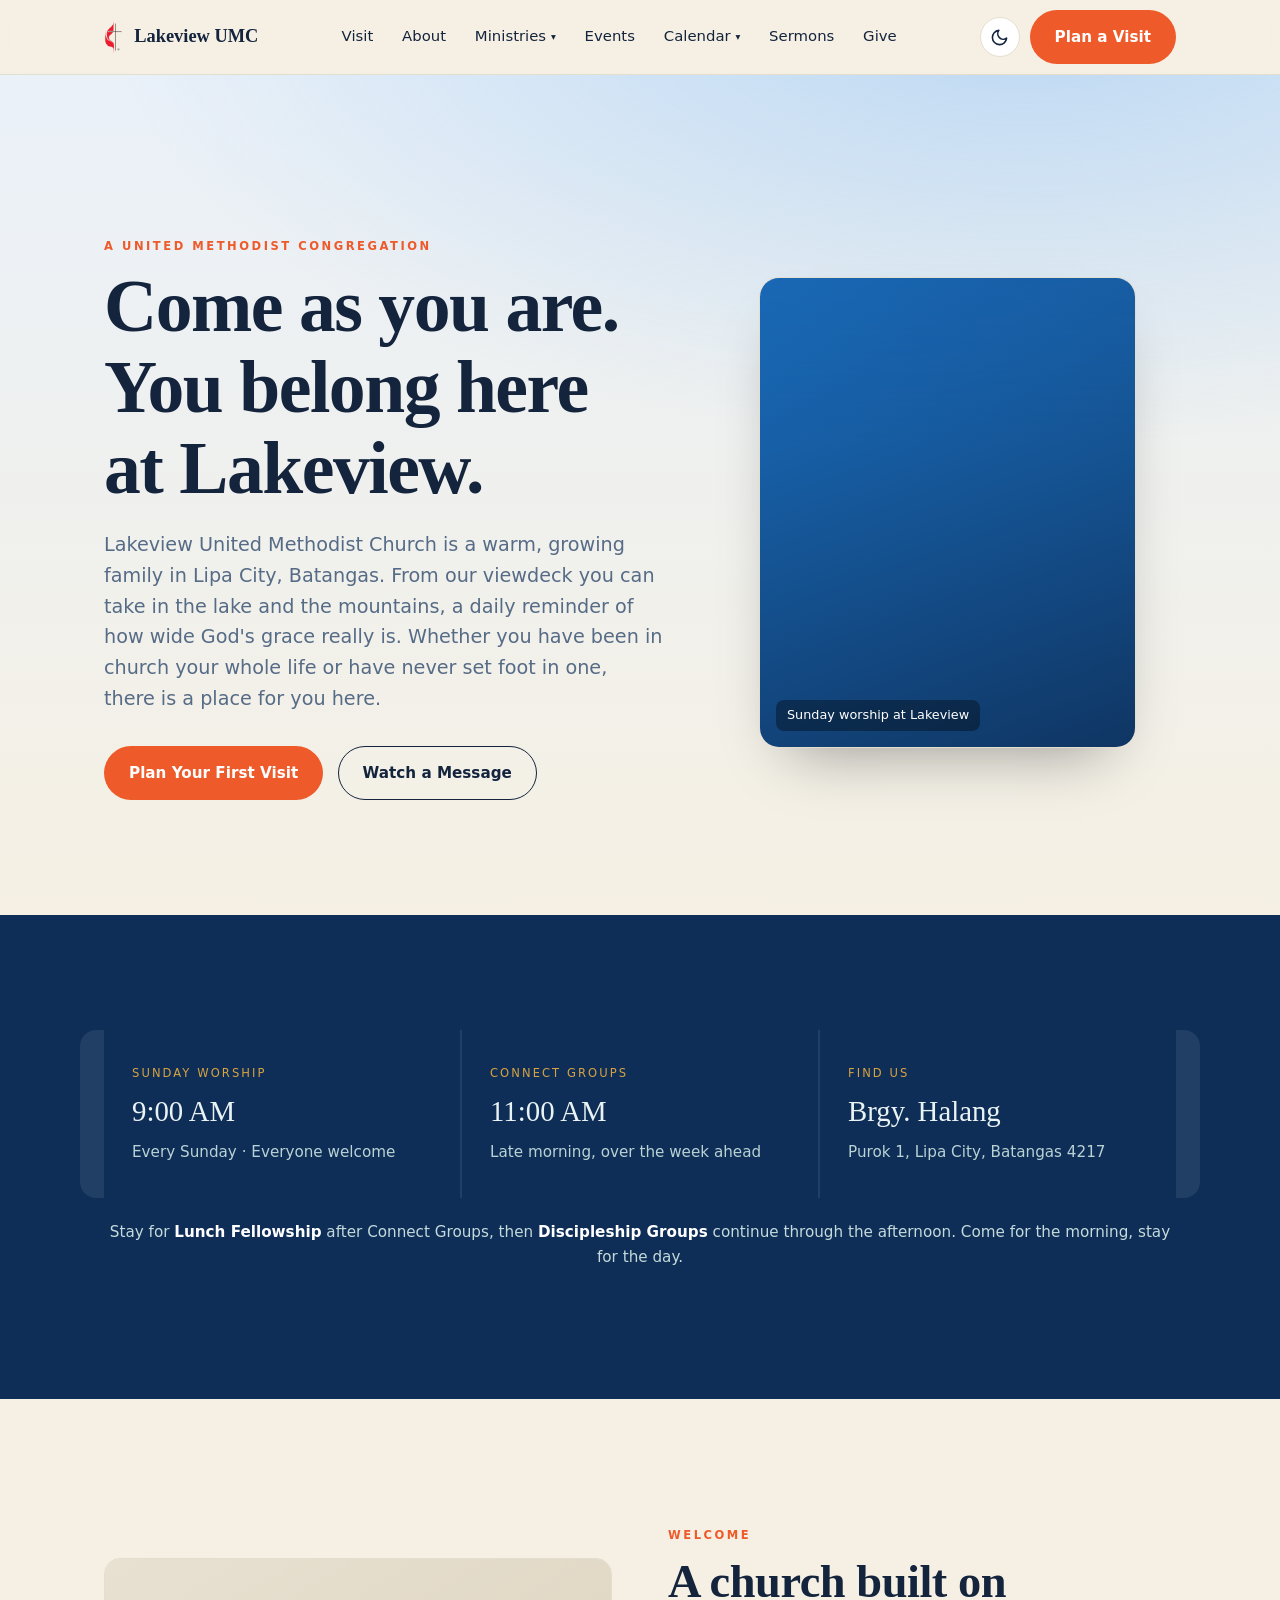
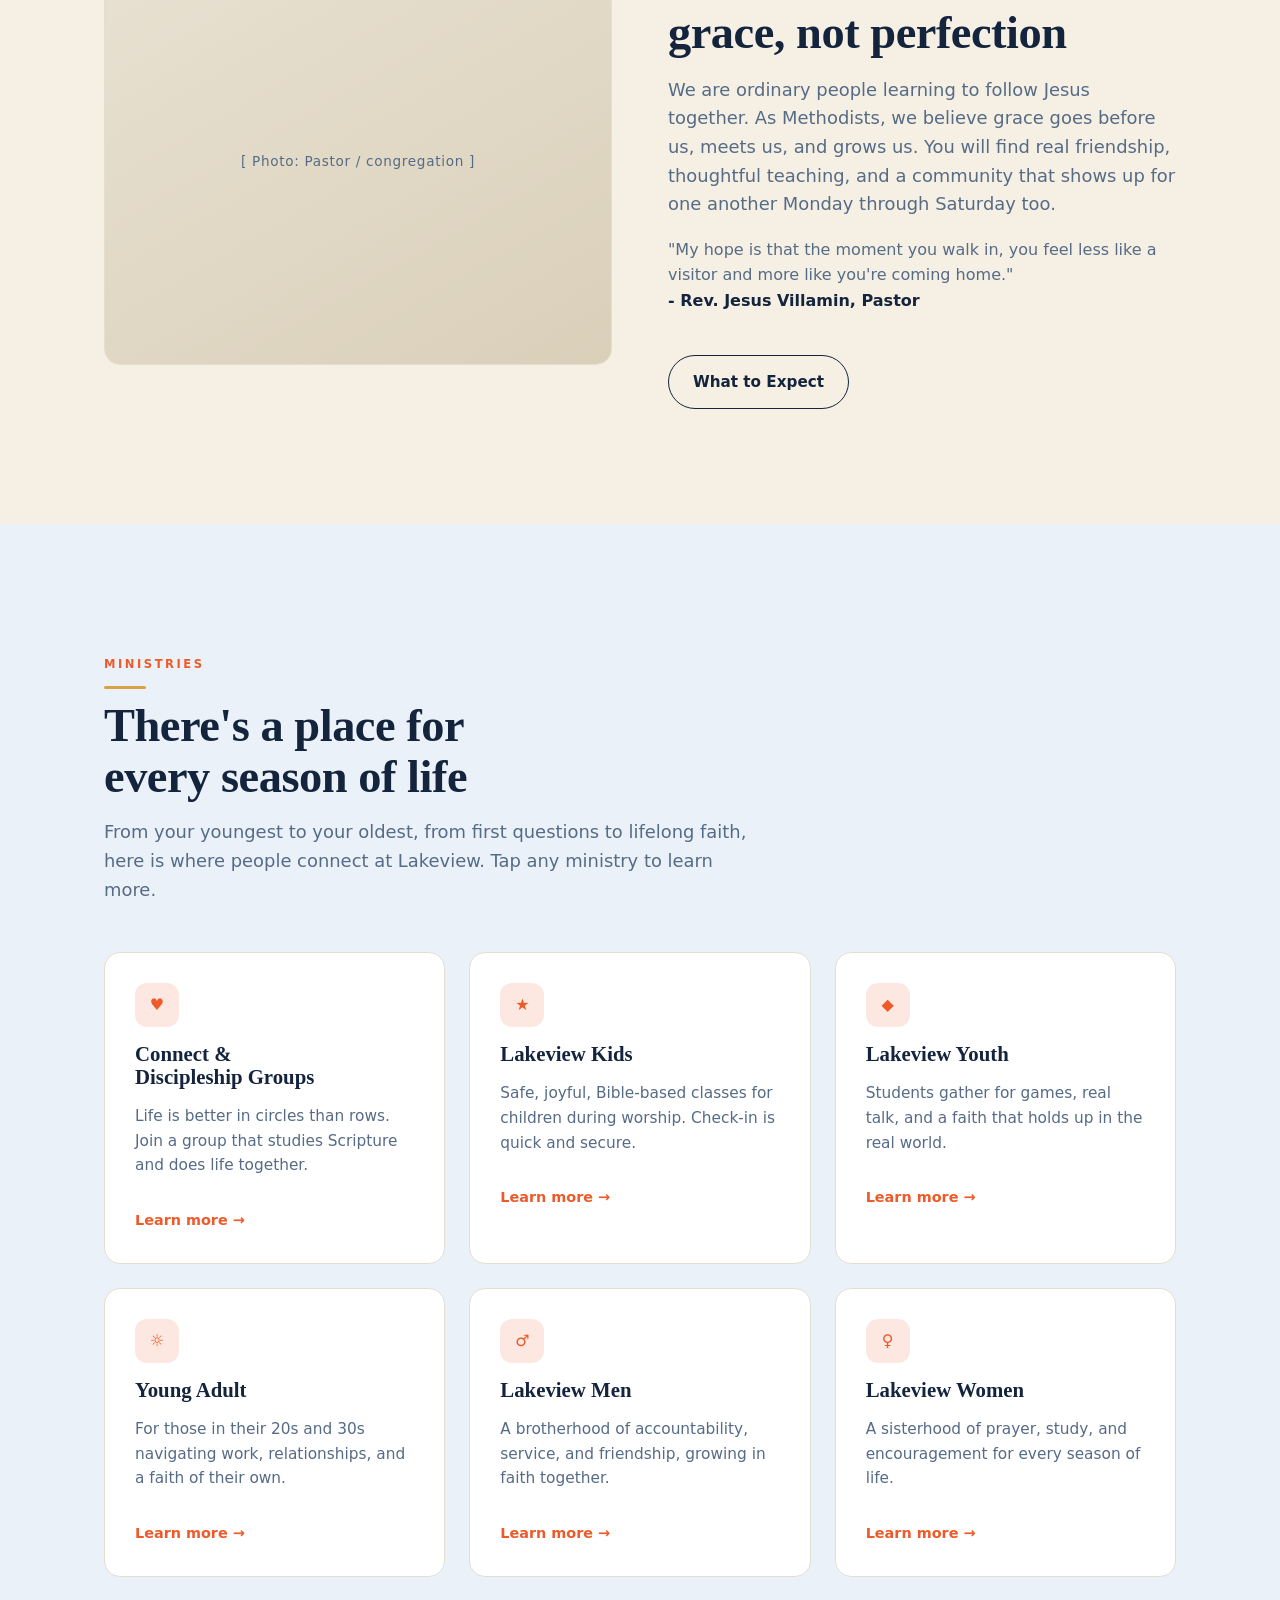
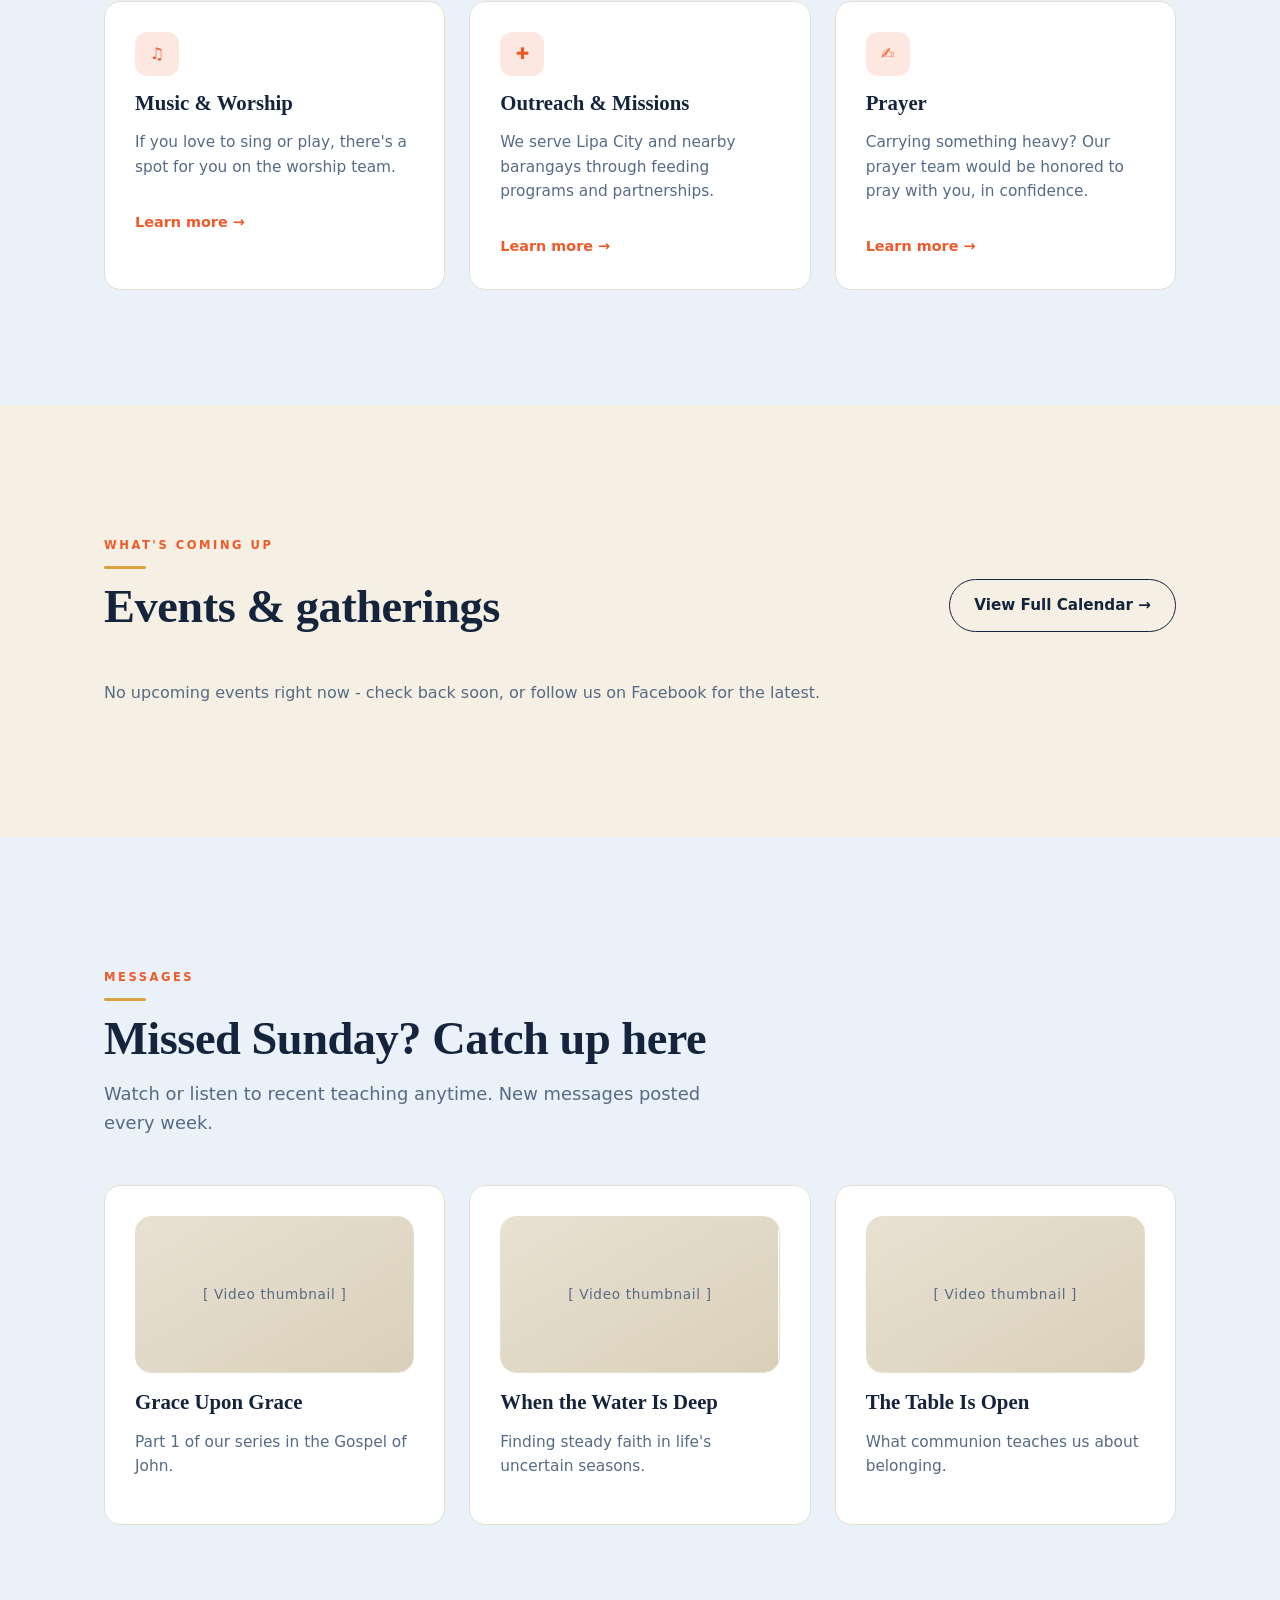
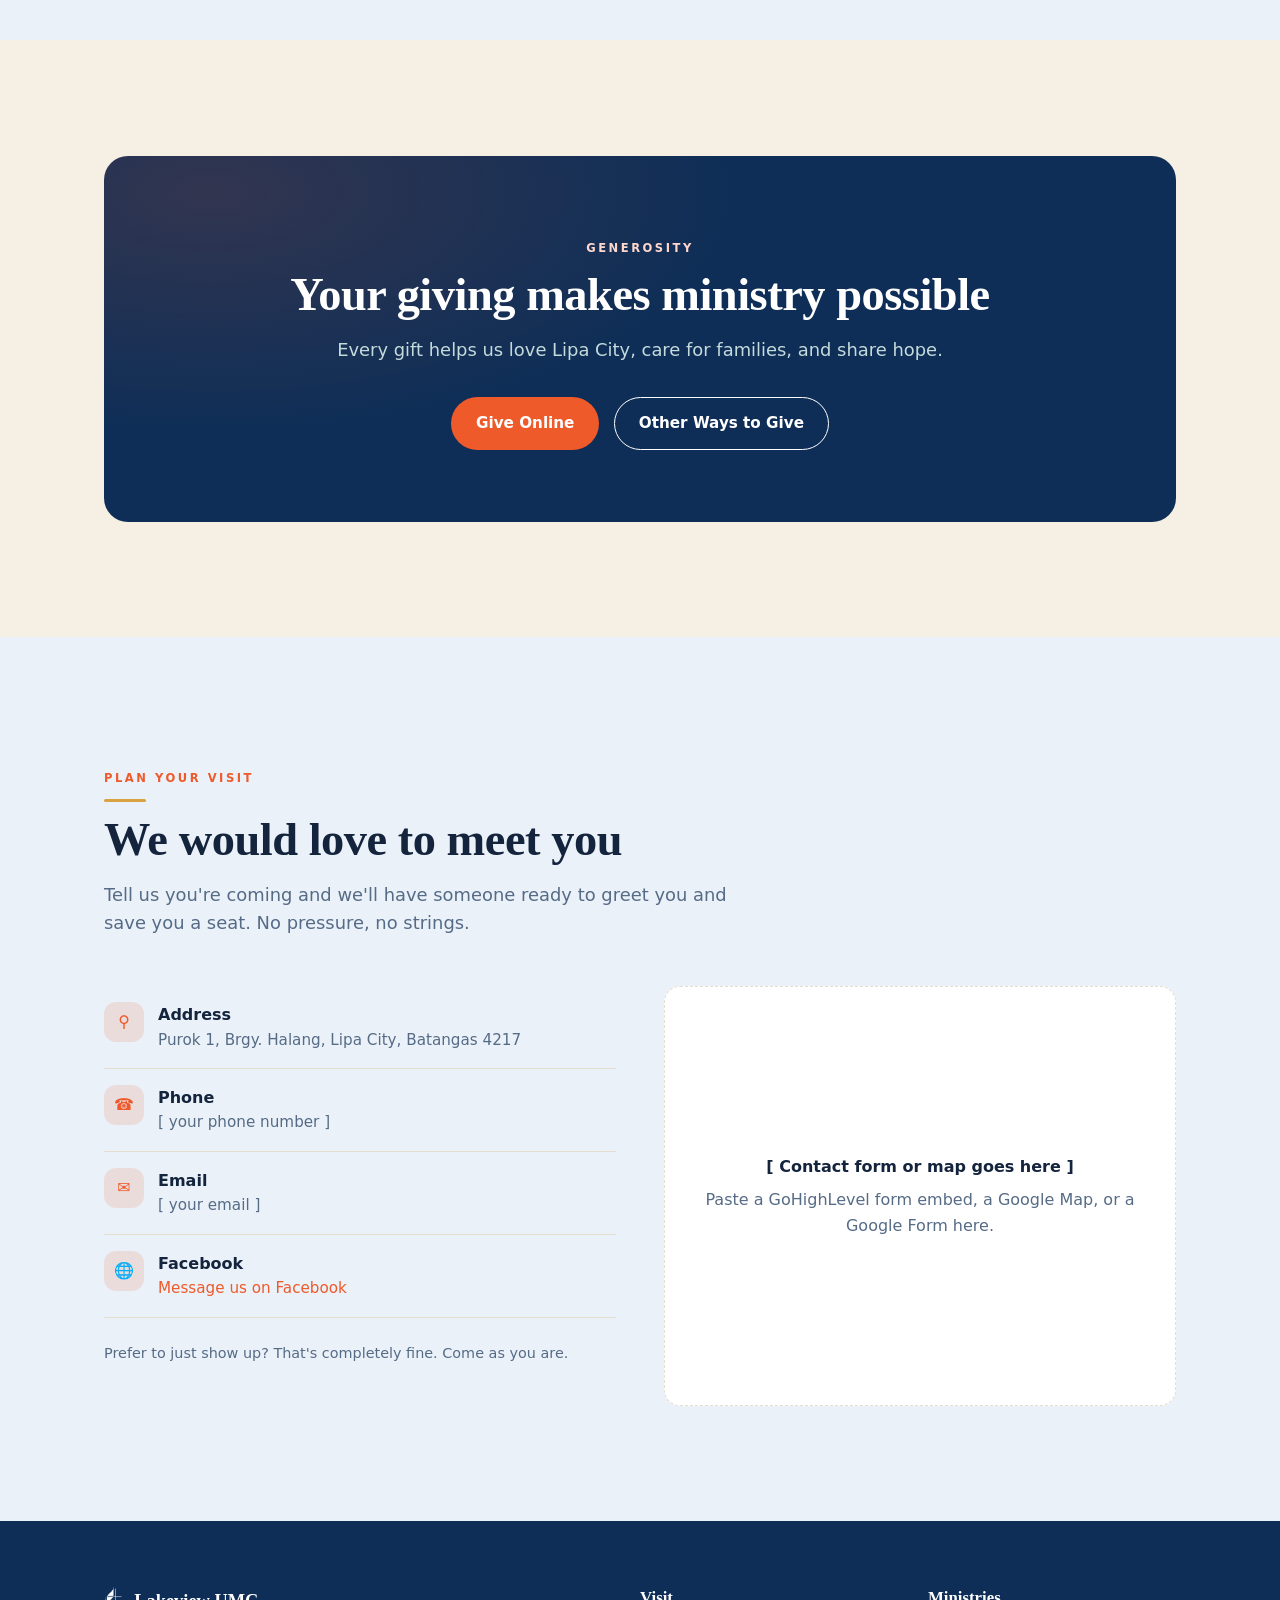
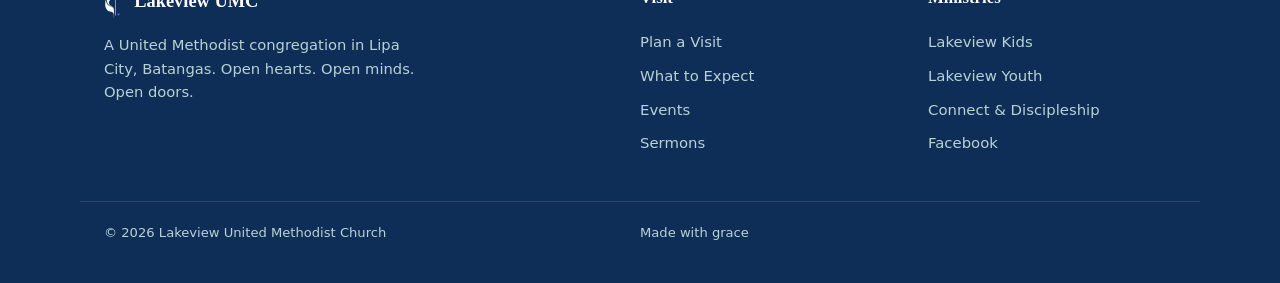
==== commit c2f1f833: "Add Discipleship Hub: nav link (under Worship Coordinator), Home button, hashed leader access gate (" ====
--- a/index.html
+++ b/index.html
@@ -45,7 +45,8 @@
           <a href="calendar.html" class="underline">Calendar <span class="caret">&#9662;</span></a>
           <div class="dd">
             <a href="calendar.html">Church Calendar <small>Events &amp; services</small></a>
-            <a href="worship-coordinator.html">Worship Coordinator <small>Serving teams</small></a>
+            <a href="worship-coordinator/">Worship Coordinator <small>Serving teams</small></a>
+            <a href="discipleship-hub/">Discipleship Hub <small>Leaders' resources</small></a>
           </div>
         </div>
         <a href="#sermons">Sermons</a>
--- a/styles.css
+++ b/styles.css
@@ -114,6 +114,11 @@
    display:flex;flex-direction:column;gap:2px;z-index:60;
    opacity:0;visibility:hidden;transition:opacity .22s var(--ease),transform .22s var(--ease)}
 .nav-item:hover .dd,.nav-item:focus-within .dd{opacity:1;visibility:visible;transform:translateX(-50%) translateY(7px)}
+/* invisible hover bridge over the 10px gap so the dropdown stays open while moving the mouse into it */
+@media(min-width:861px){
+  .nav-item:hover::after,.nav-item:focus-within::after{content:"";position:absolute;top:100%;left:50%;
+    transform:translateX(-50%);width:240px;max-width:80vw;height:16px}
+}
 .dd a{padding:10px 14px;border-radius:9px;font-size:.92rem;white-space:nowrap;display:flex;flex-direction:column}
 .dd a small{color:var(--muted);font-size:.78rem;font-weight:400}
 .dd a:hover{background:var(--band);color:var(--flame)}
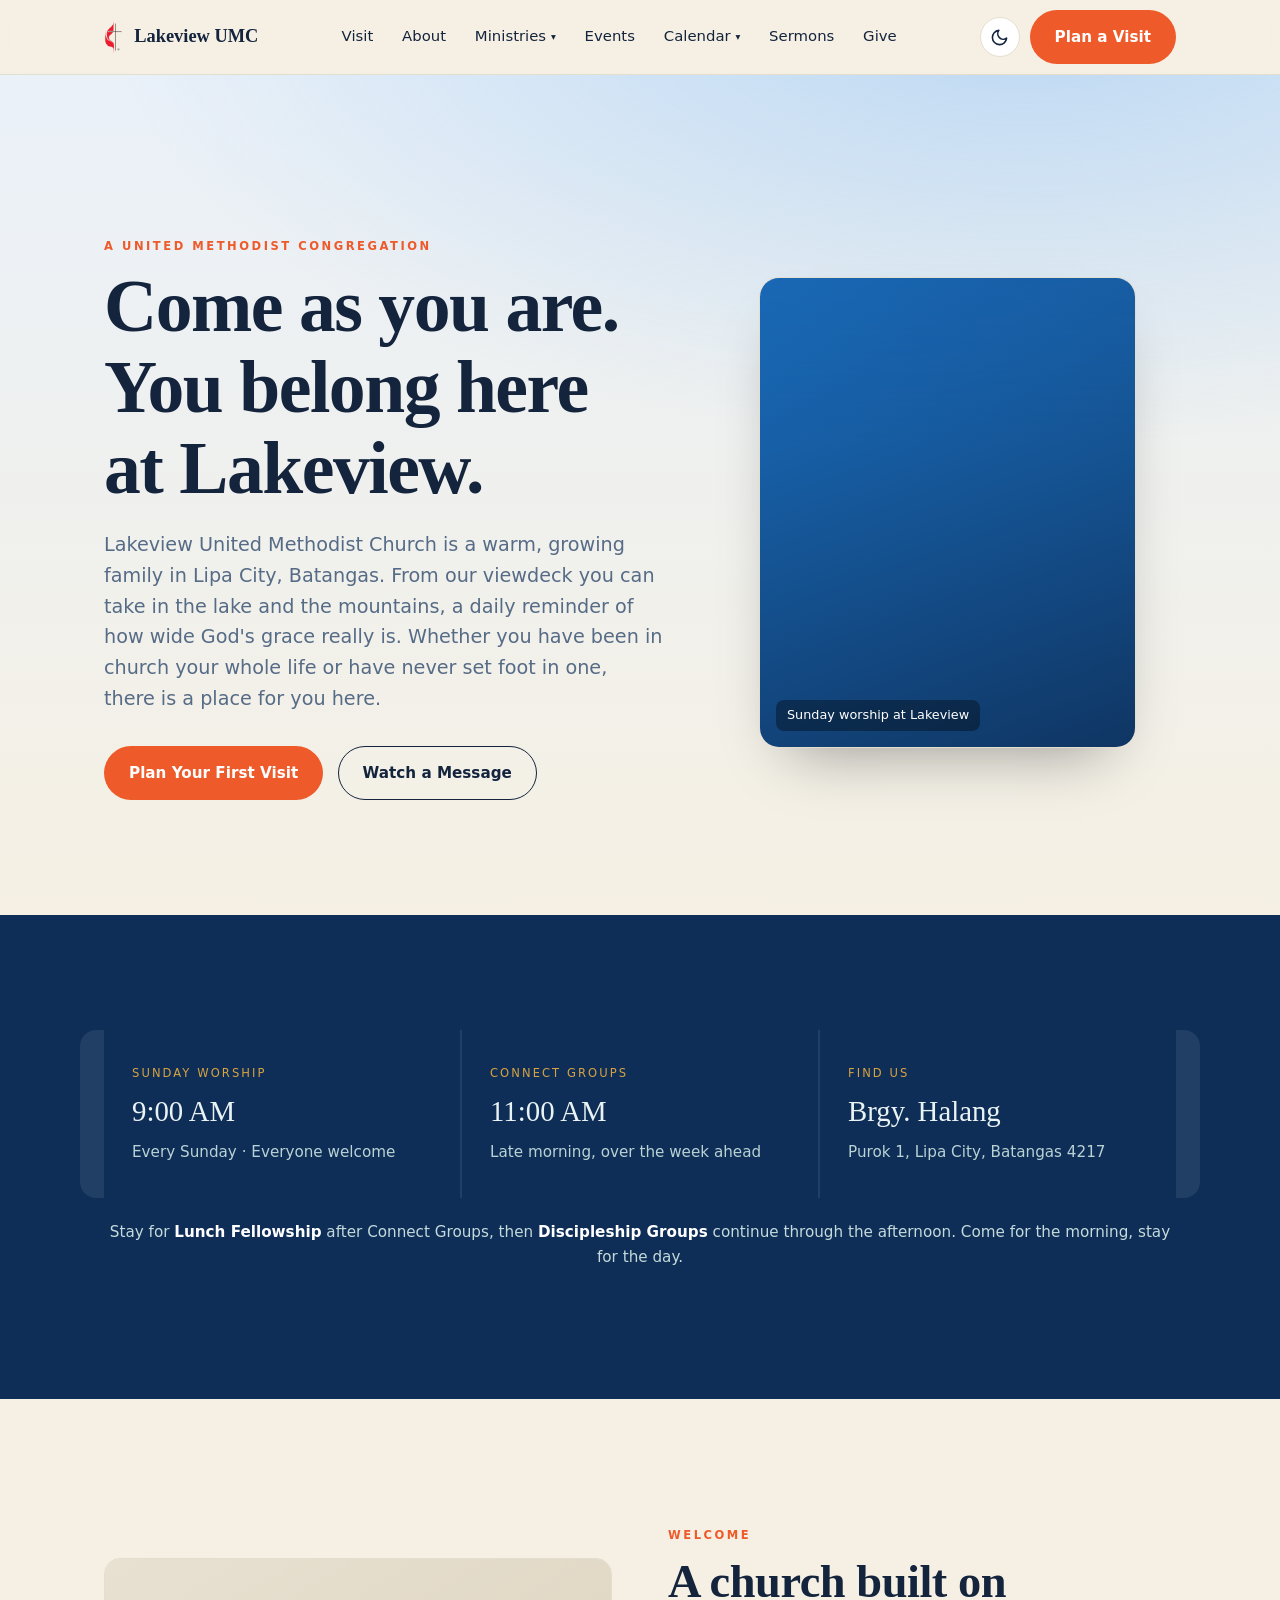
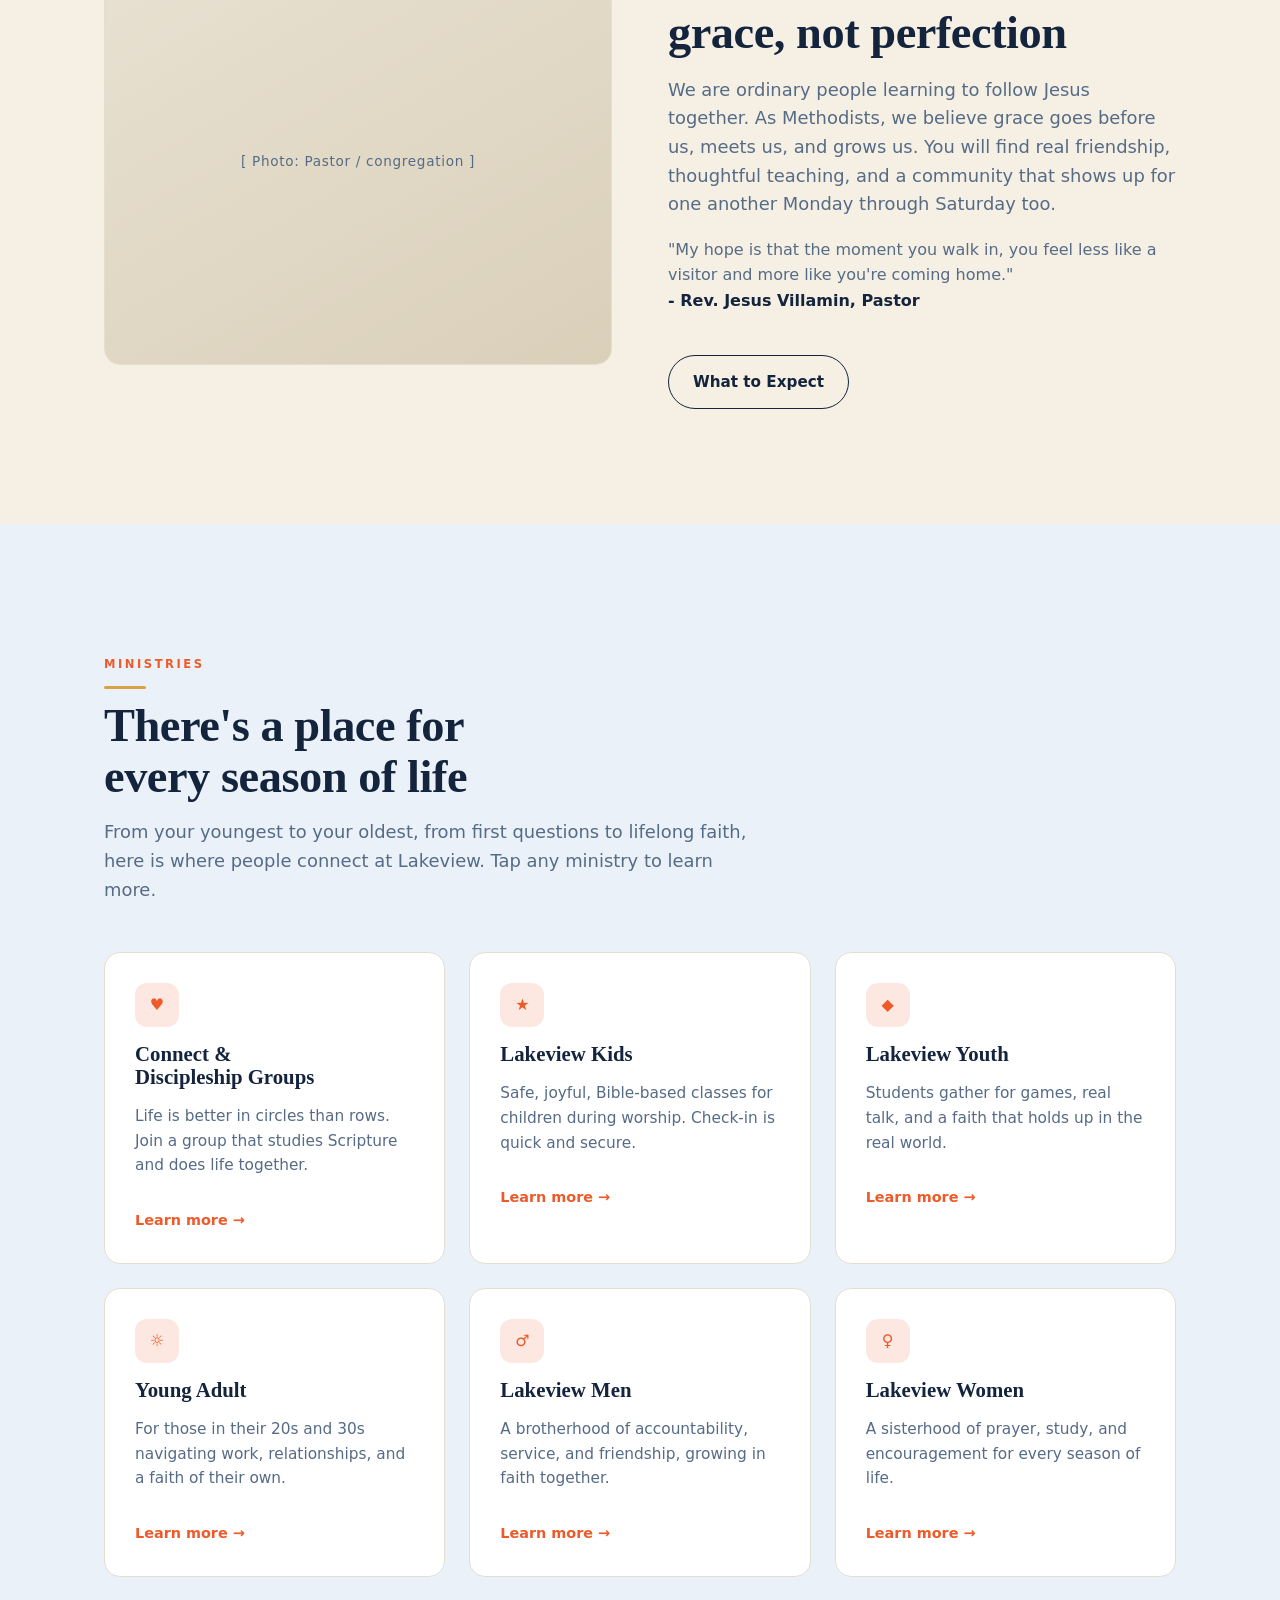
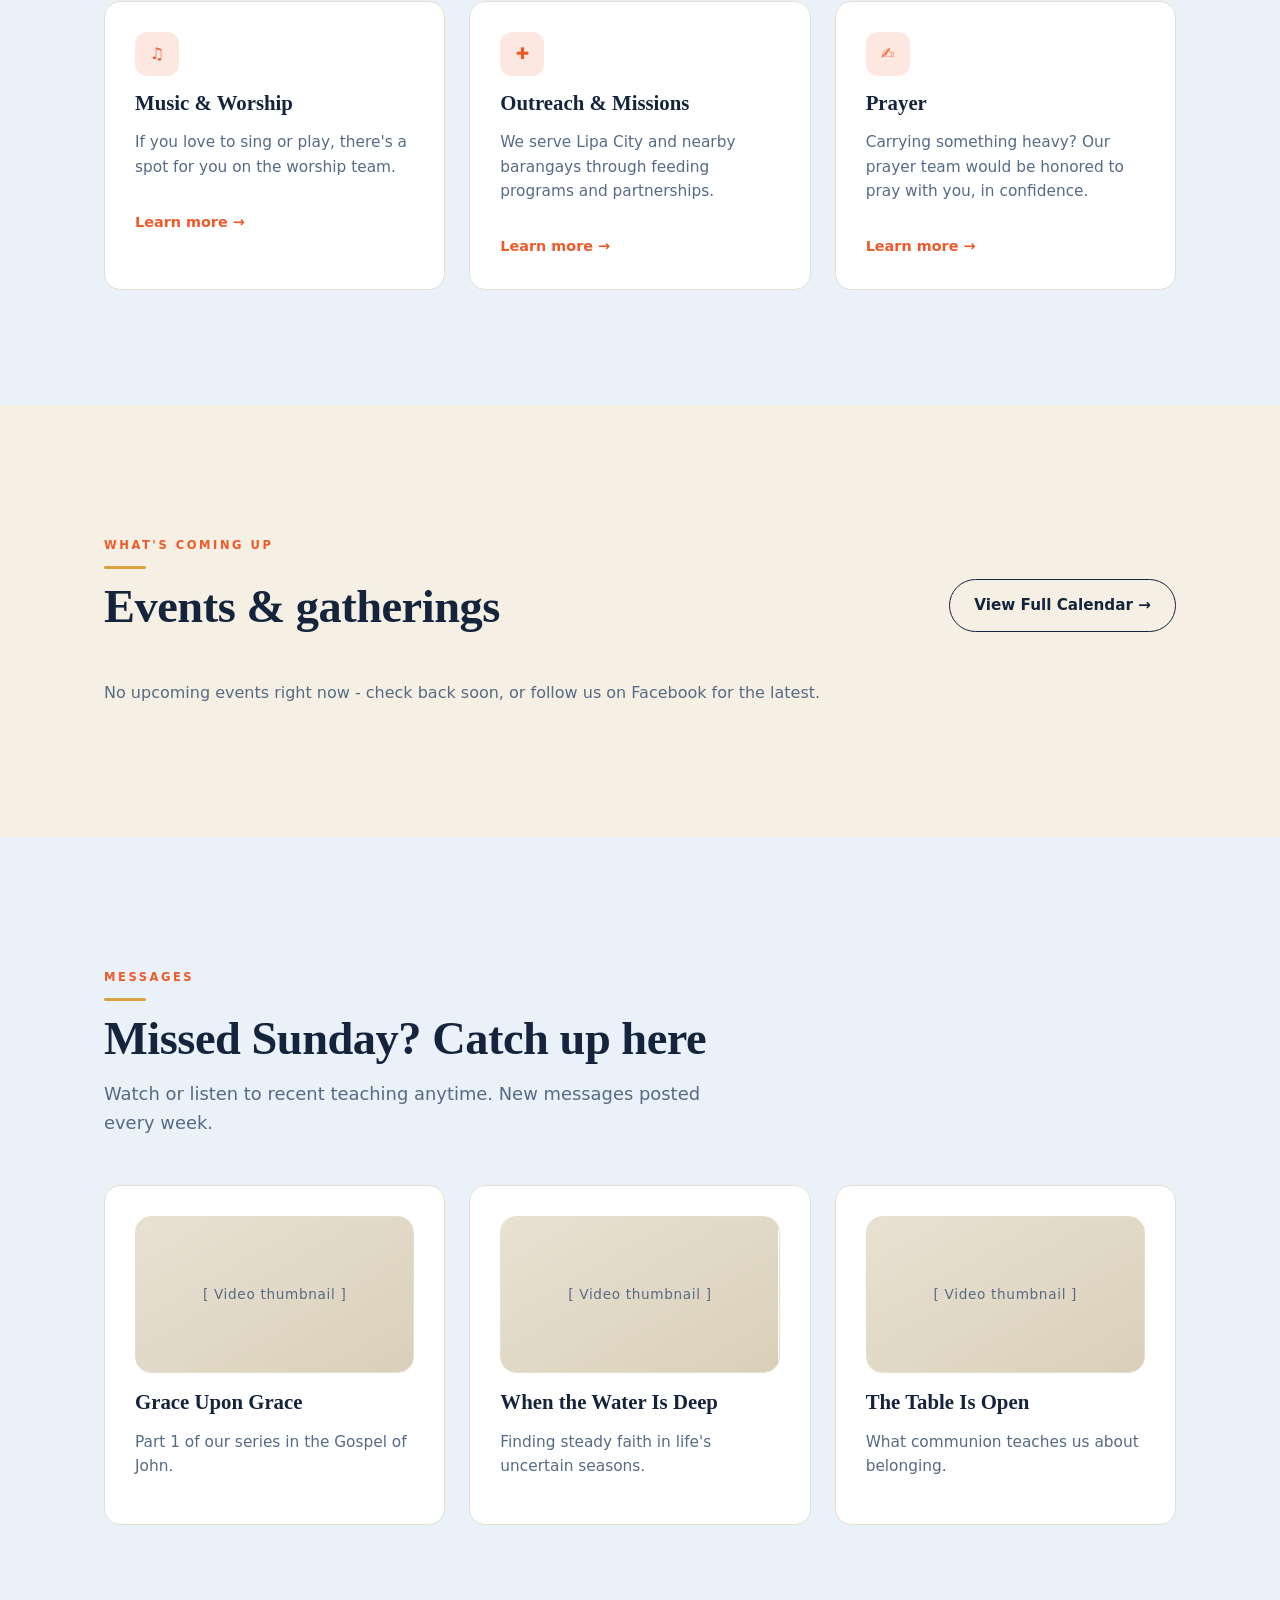
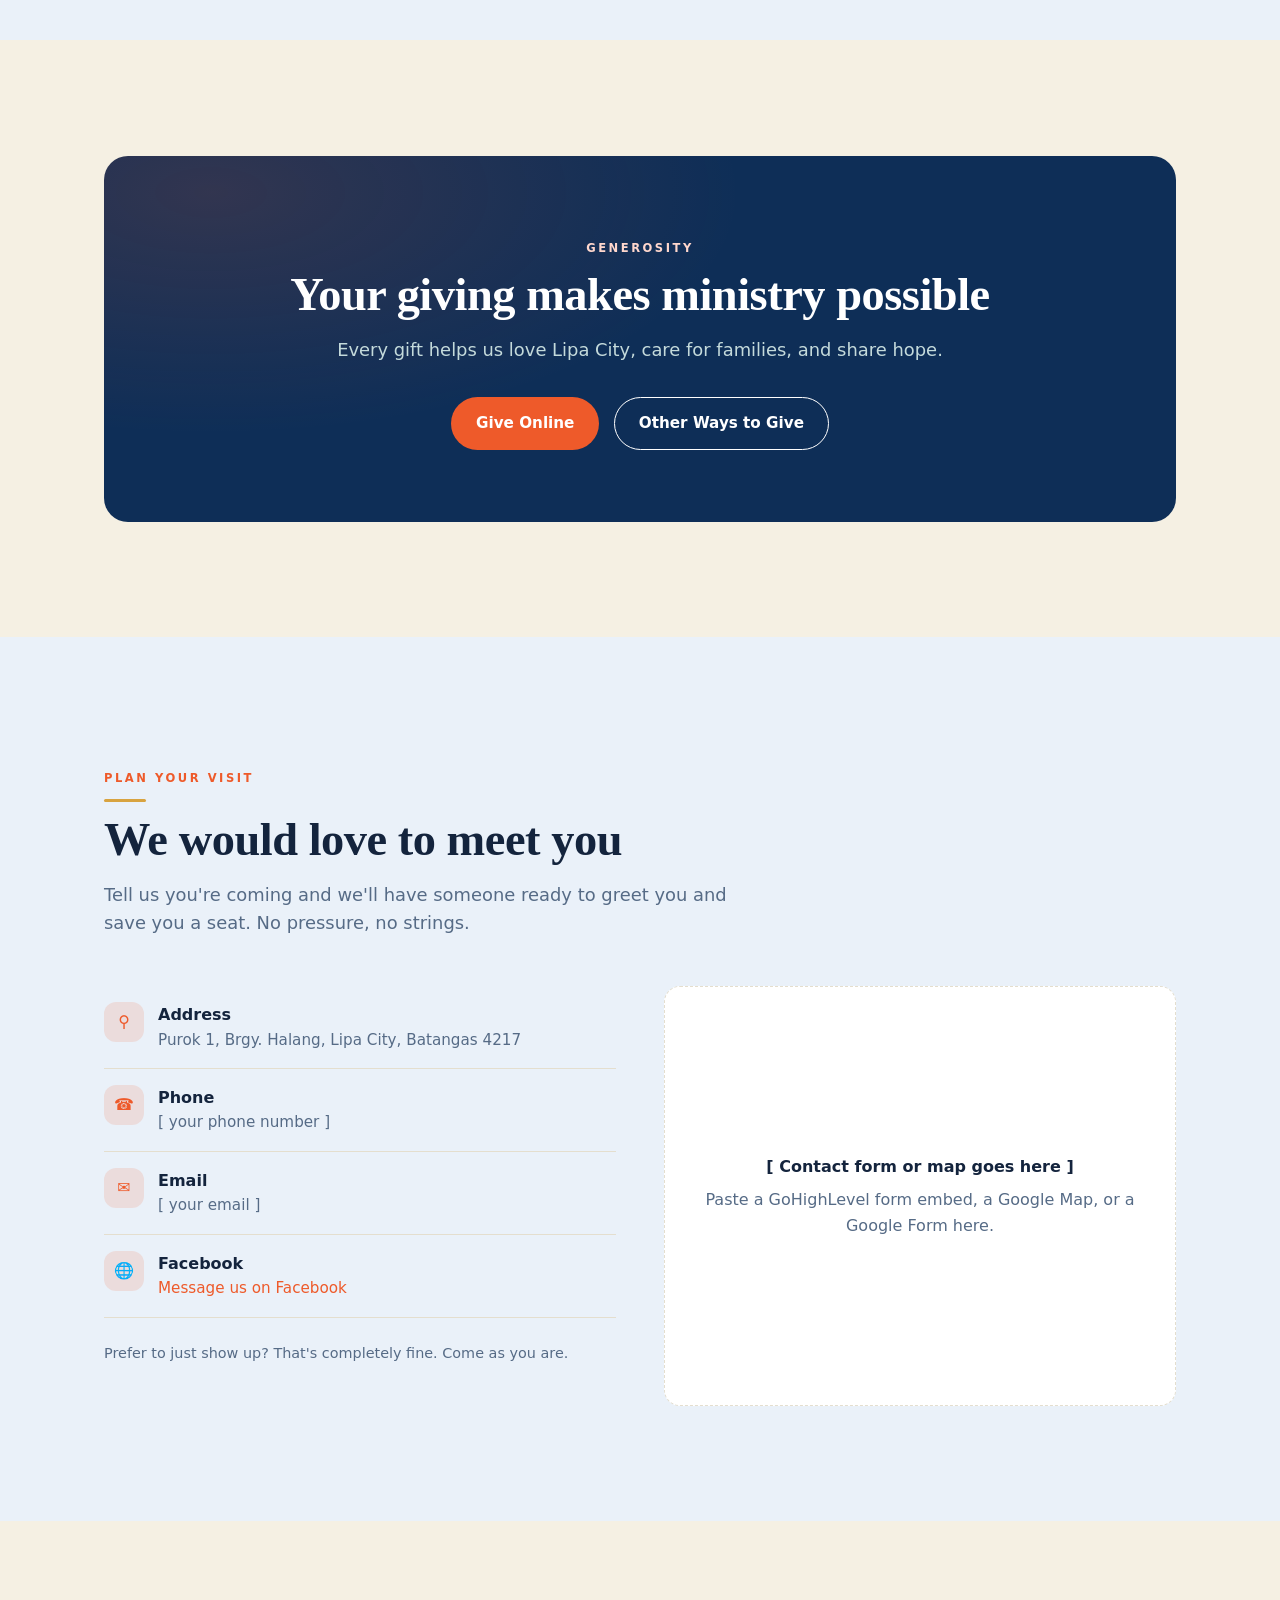
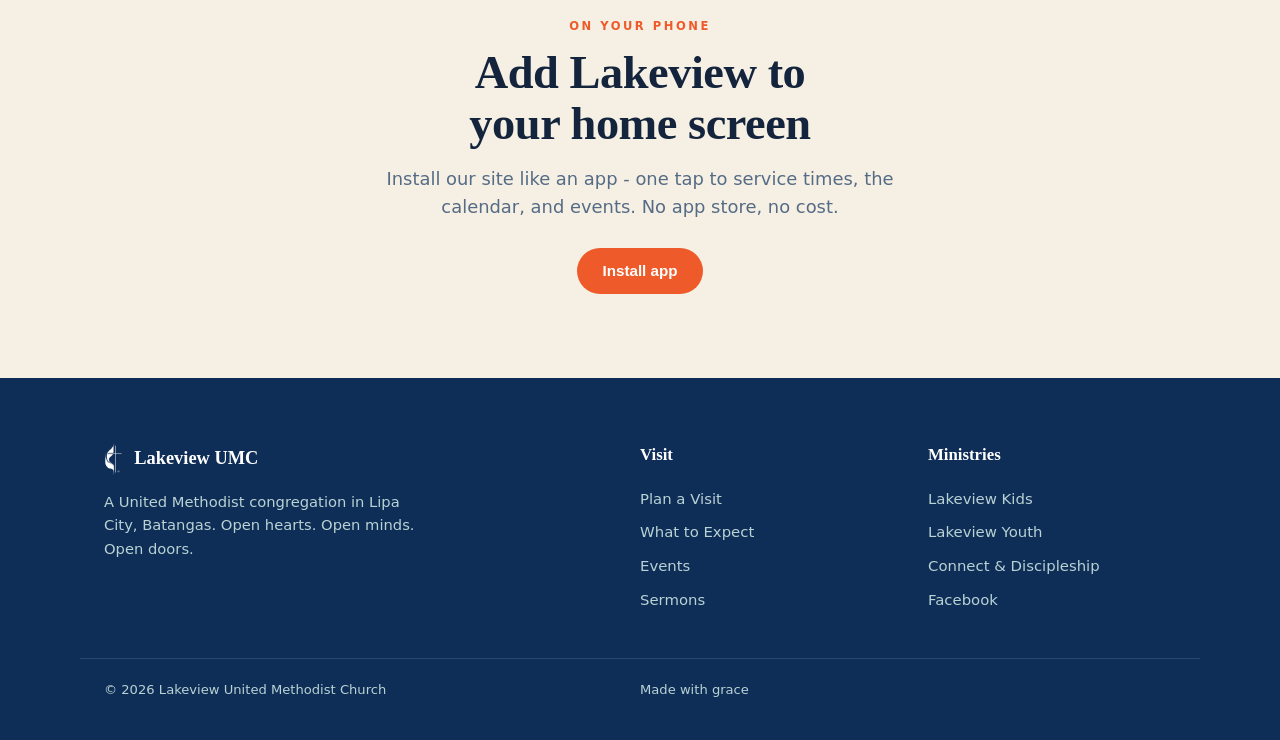
==== commit 2e2d654b: "Add 'Install app' CTA button at bottom of homepage (triggers install on Android, shows Add-to-Home-S" ====
--- a/index.html
+++ b/index.html
@@ -6,12 +6,17 @@
   <meta name="viewport" content="width=device-width, initial-scale=1">
   <title>Lakeview United Methodist Church | Lipa City, Batangas</title>
   <meta name="description" content="Lakeview United Methodist Church in Lipa City, Batangas. Sunday worship 9:30-11:30 AM, Connect Groups, Lunch Fellowship, and Discipleship Groups. Come as you are.">
-  <meta name="theme-color" content="#0e2a33">
+  <meta name="theme-color" content="#0E2E57">
   <meta property="og:title" content="Lakeview United Methodist Church">
   <meta property="og:description" content="A warm United Methodist family in Lipa City, Batangas. Sunday worship at 9:30 AM. Come as you are.">
   <meta property="og:type" content="website">
   <link rel="icon" type="image/png" href="images/favicon.png">
-  <link rel="apple-touch-icon" href="images/favicon.png">
+    <link rel="apple-touch-icon" href="/images/apple-touch-180.png">
+  <link rel="manifest" href="/manifest.webmanifest">
+  <meta name="apple-mobile-web-app-capable" content="yes">
+  <meta name="mobile-web-app-capable" content="yes">
+  <meta name="apple-mobile-web-app-status-bar-style" content="default">
+  <meta name="apple-mobile-web-app-title" content="Lakeview UMC">
   <link rel="stylesheet" href="styles.css">
 </head>
 <body>
@@ -293,6 +298,17 @@
     </div>
   </section>
 
+  <!-- INSTALL APP -->
+  <section id="install-cta">
+    <div class="wrap" style="text-align:center;max-width:60ch">
+      <p class="eyebrow" style="justify-content:center">On your phone</p>
+      <h2>Add Lakeview to your home screen</h2>
+      <p class="lead" style="margin:1rem auto 1.6rem">Install our site like an app - one tap to service times, the calendar, and events. No app store, no cost.</p>
+      <button id="install-btn" class="btn btn-primary">Install app</button>
+      <div id="install-tip" class="install-tip" hidden></div>
+    </div>
+  </section>
+
   <!-- FOOTER -->
   <footer class="foot">
     <div class="wrap">
--- a/styles.css
+++ b/styles.css
@@ -276,6 +276,12 @@
 }
 html{scroll-behavior:smooth}
 
+/* install-app CTA */
+#install-cta{padding:clamp(48px,7vw,84px) 0;text-align:center}
+.install-tip{margin:16px auto 0;font-size:.95rem;color:var(--muted);background:var(--card);
+  border:1px solid var(--line);border-radius:12px;padding:14px 18px;max-width:46ch;text-align:left;line-height:1.6}
+.install-tip b{color:var(--ink)}
+
 /* ===== CALENDAR PAGE ===== */
 .cal-toolbar{display:flex;align-items:center;justify-content:space-between;gap:16px;flex-wrap:wrap;margin-bottom:22px}
 .cal-heading{display:flex;align-items:center;gap:12px;flex-wrap:wrap}
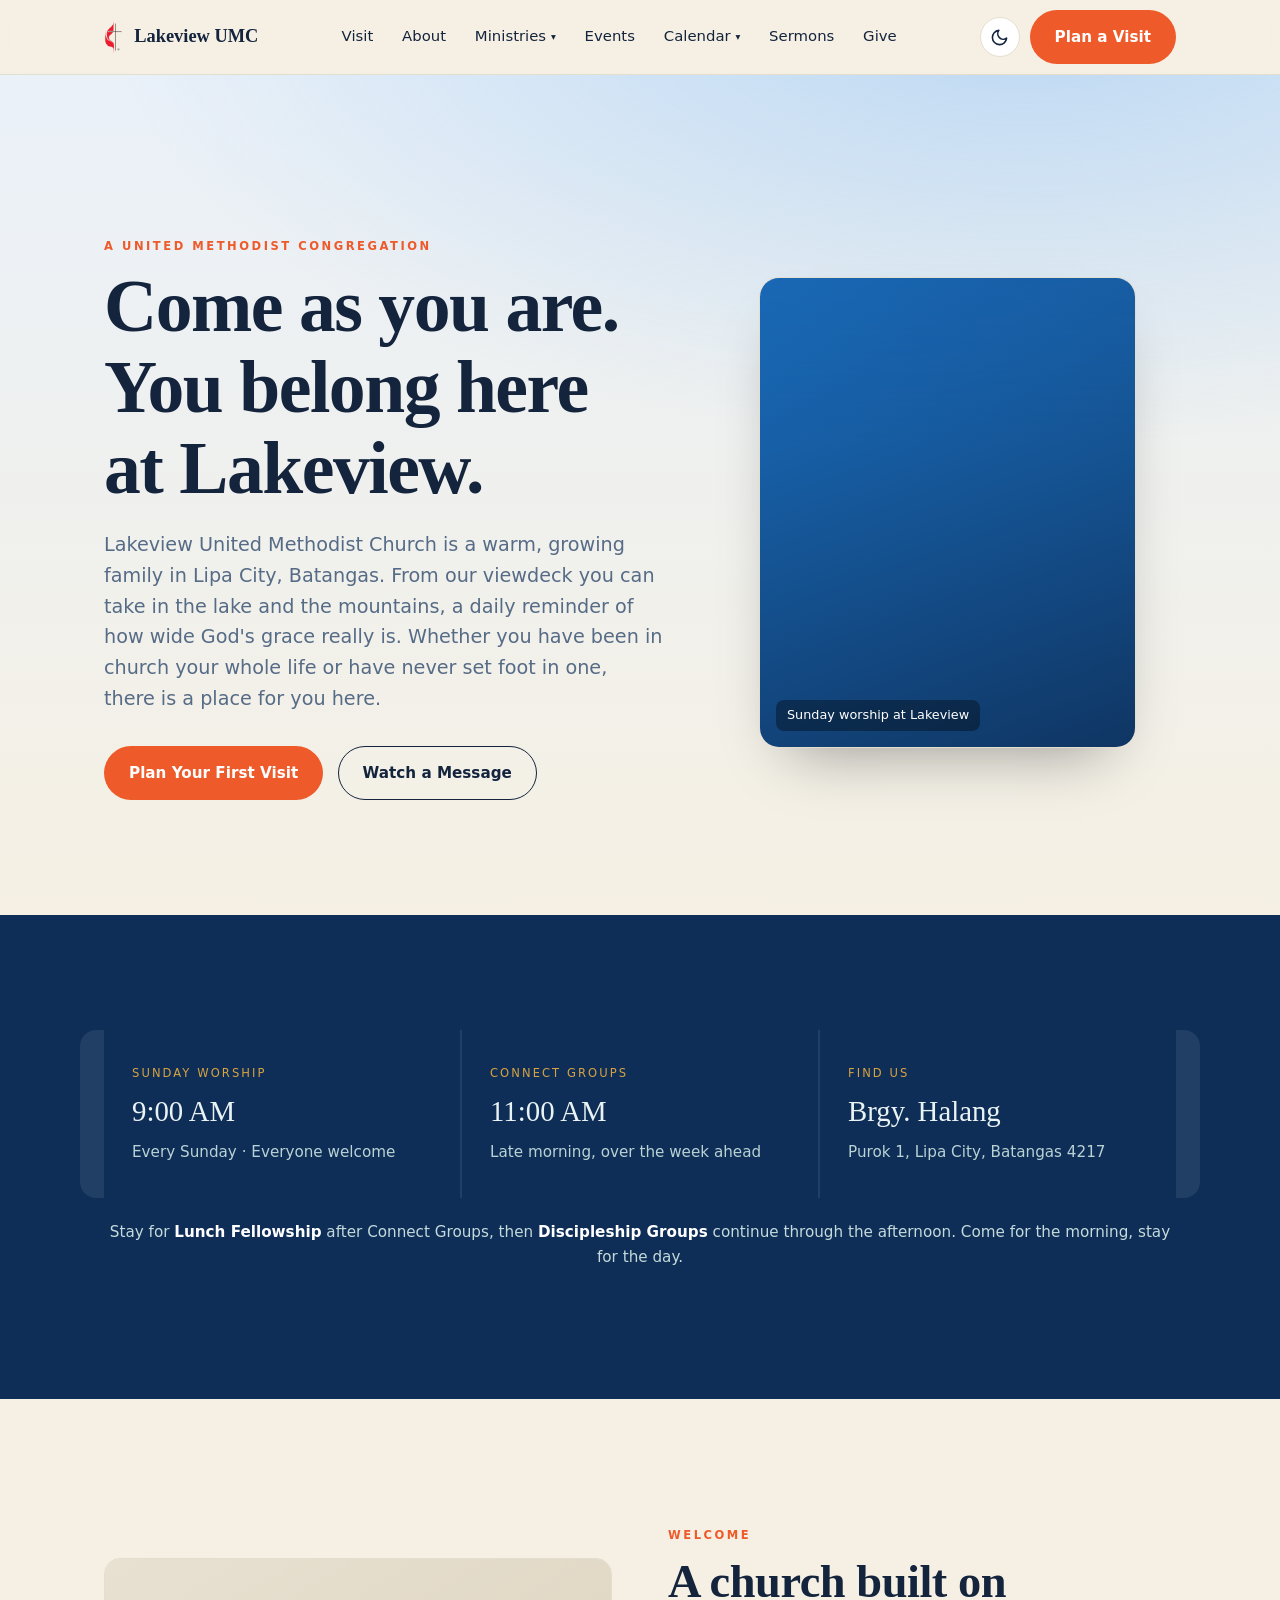
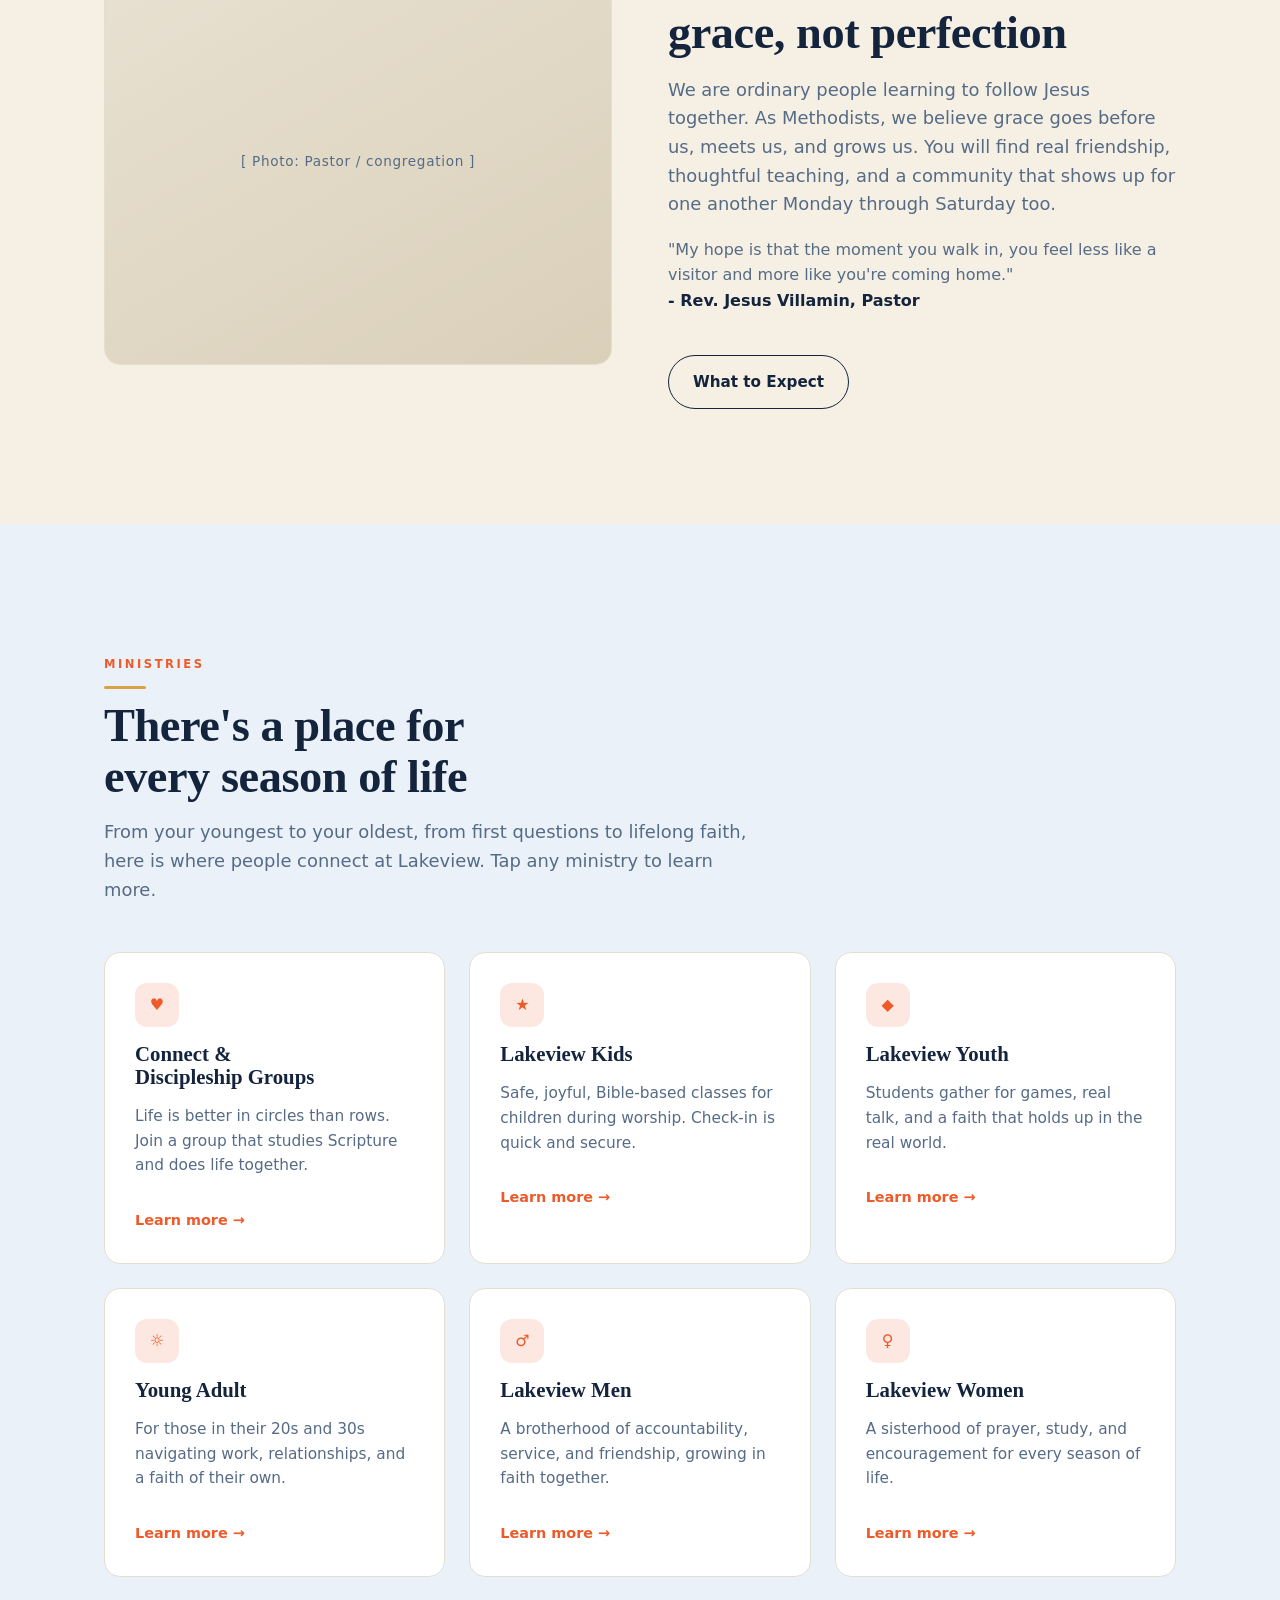
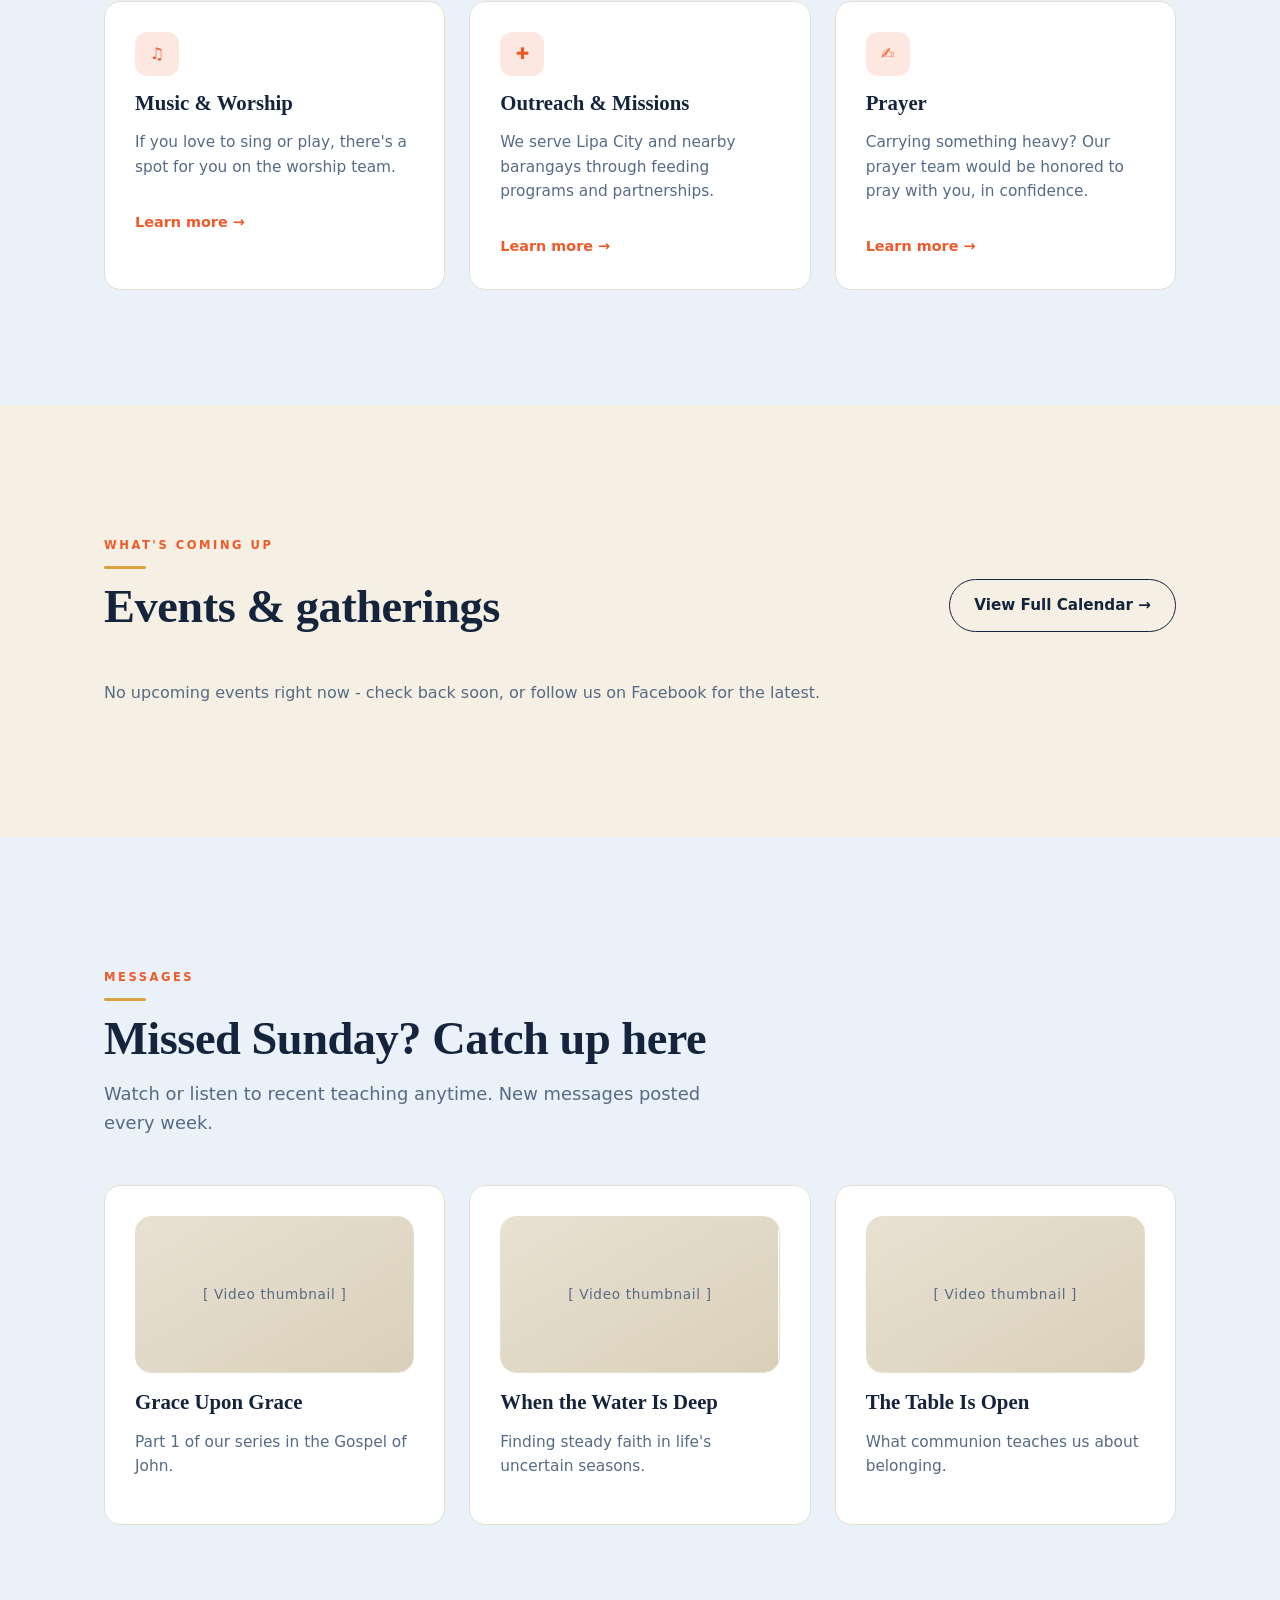
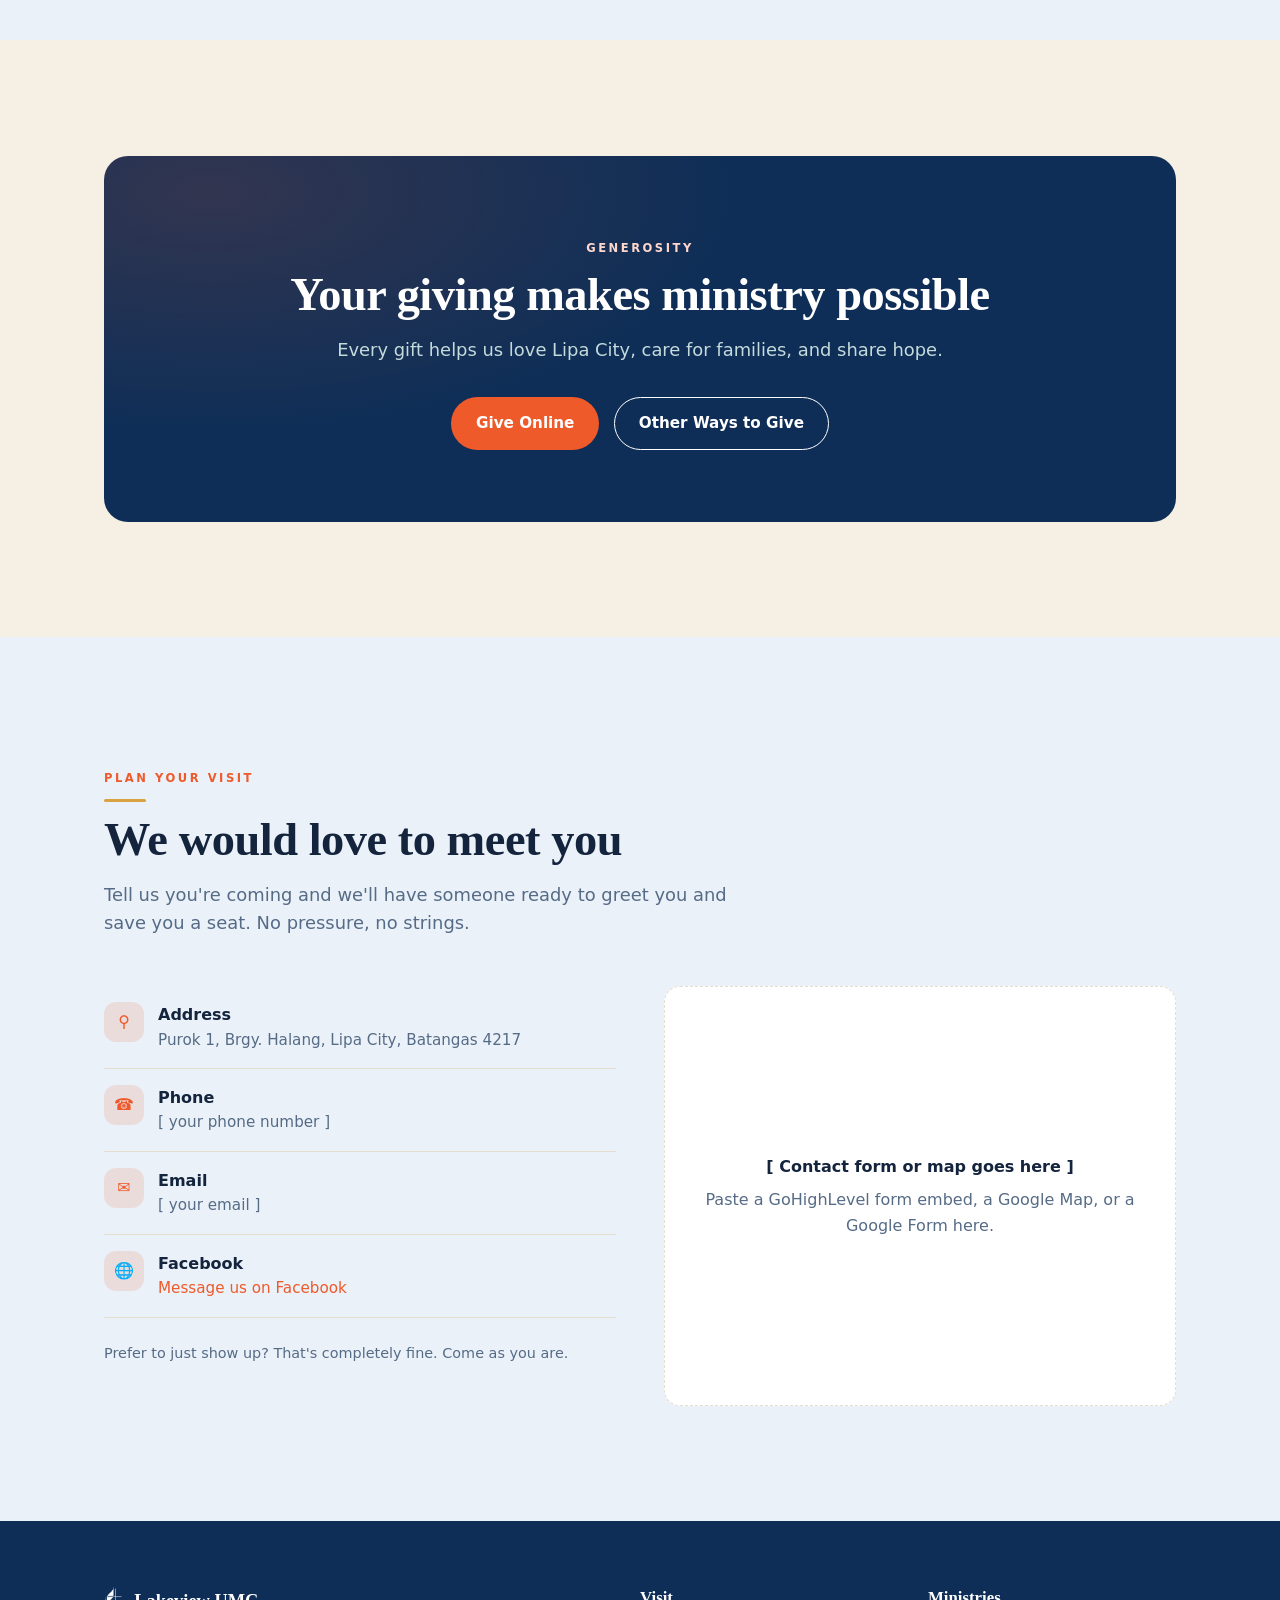
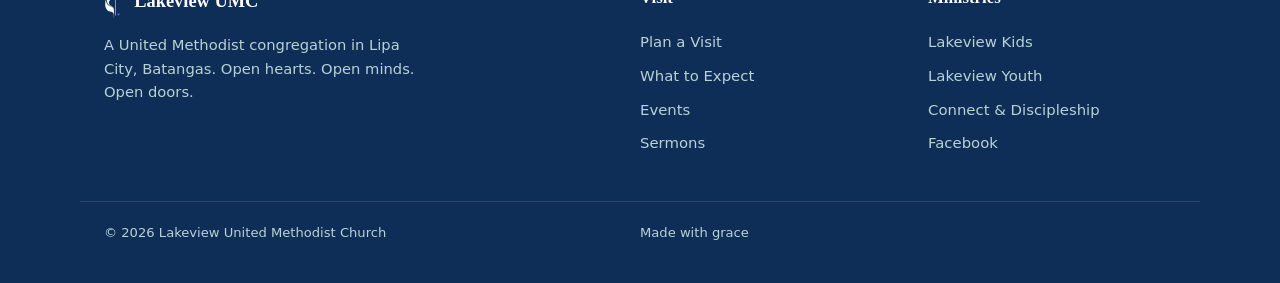
==== commit 87f29c93: "Install button: direct one-tap install only (no fallback note); hidden unless a native install is av" ====
--- a/index.html
+++ b/index.html
@@ -299,13 +299,12 @@
   </section>
 
   <!-- INSTALL APP -->
-  <section id="install-cta">
+  <section id="install-cta" hidden>
     <div class="wrap" style="text-align:center;max-width:60ch">
       <p class="eyebrow" style="justify-content:center">On your phone</p>
       <h2>Add Lakeview to your home screen</h2>
       <p class="lead" style="margin:1rem auto 1.6rem">Install our site like an app - one tap to service times, the calendar, and events. No app store, no cost.</p>
       <button id="install-btn" class="btn btn-primary">Install app</button>
-      <div id="install-tip" class="install-tip" hidden></div>
     </div>
   </section>
 
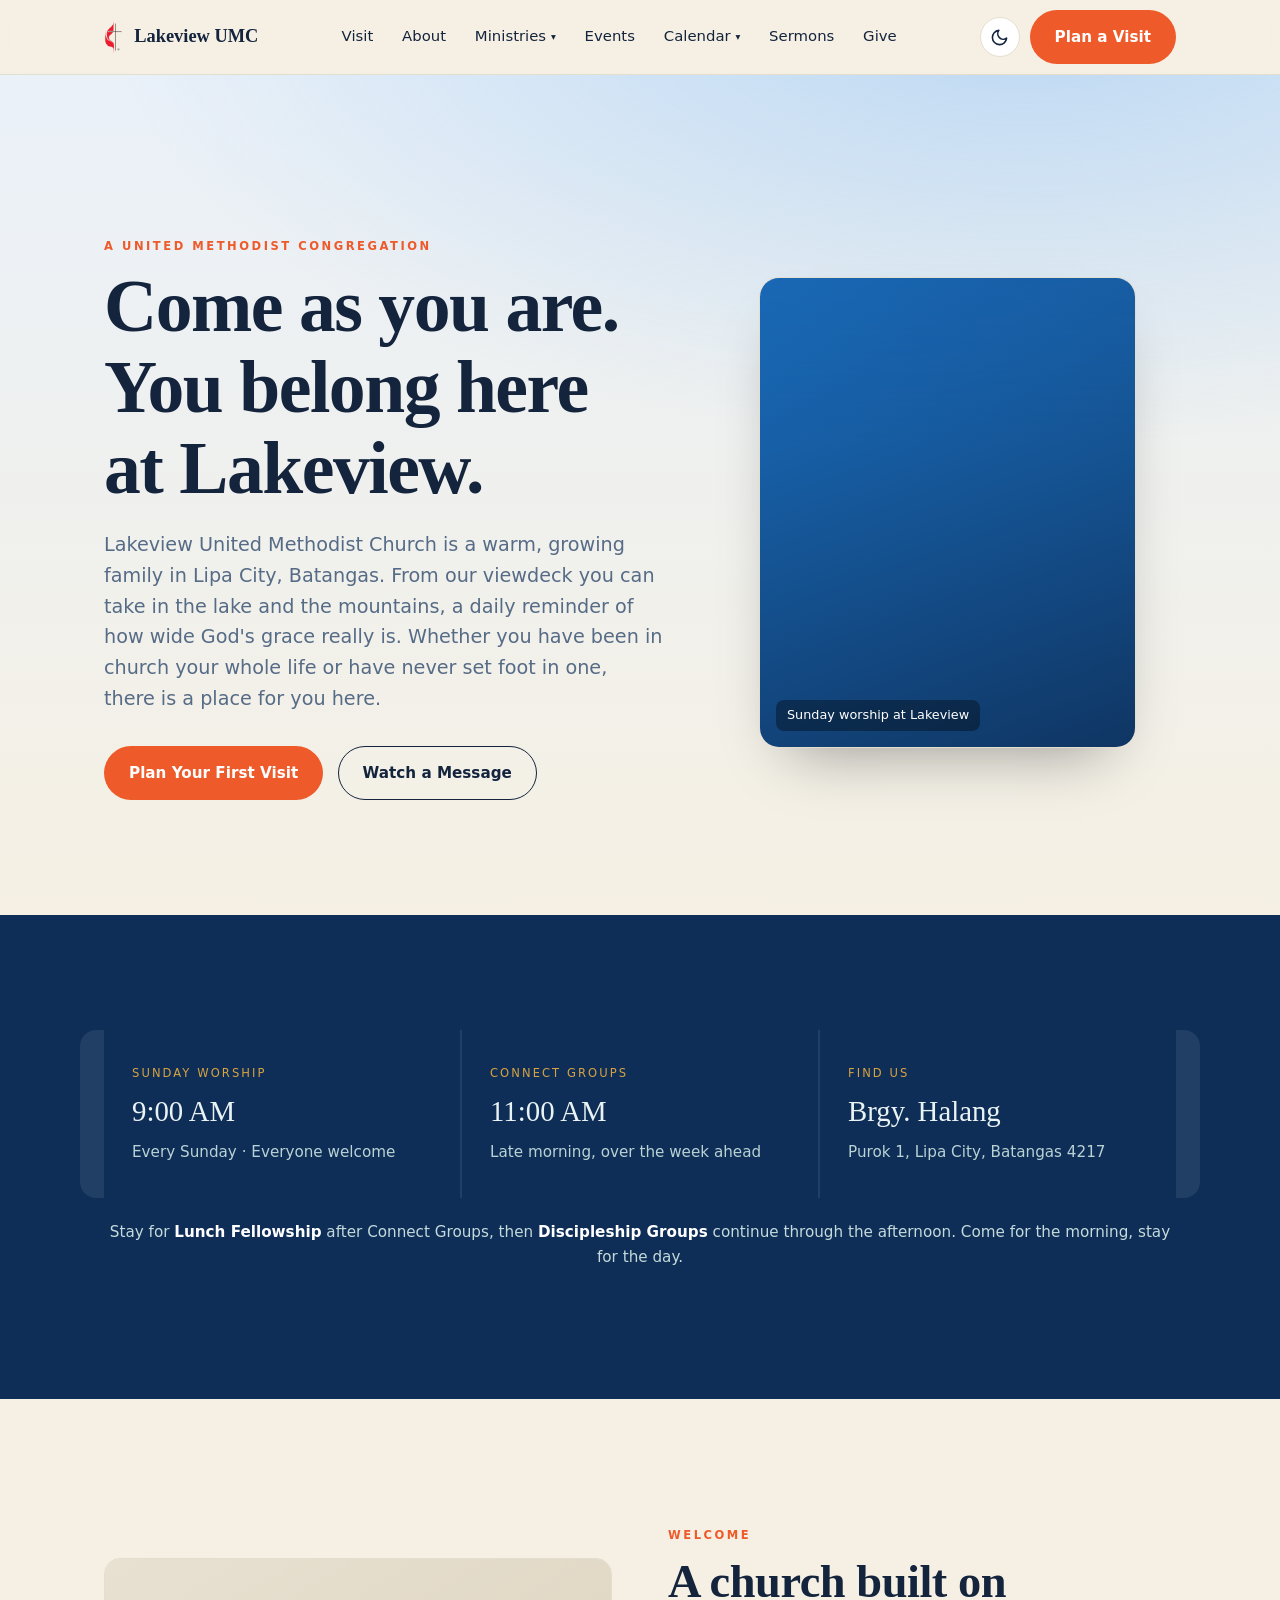
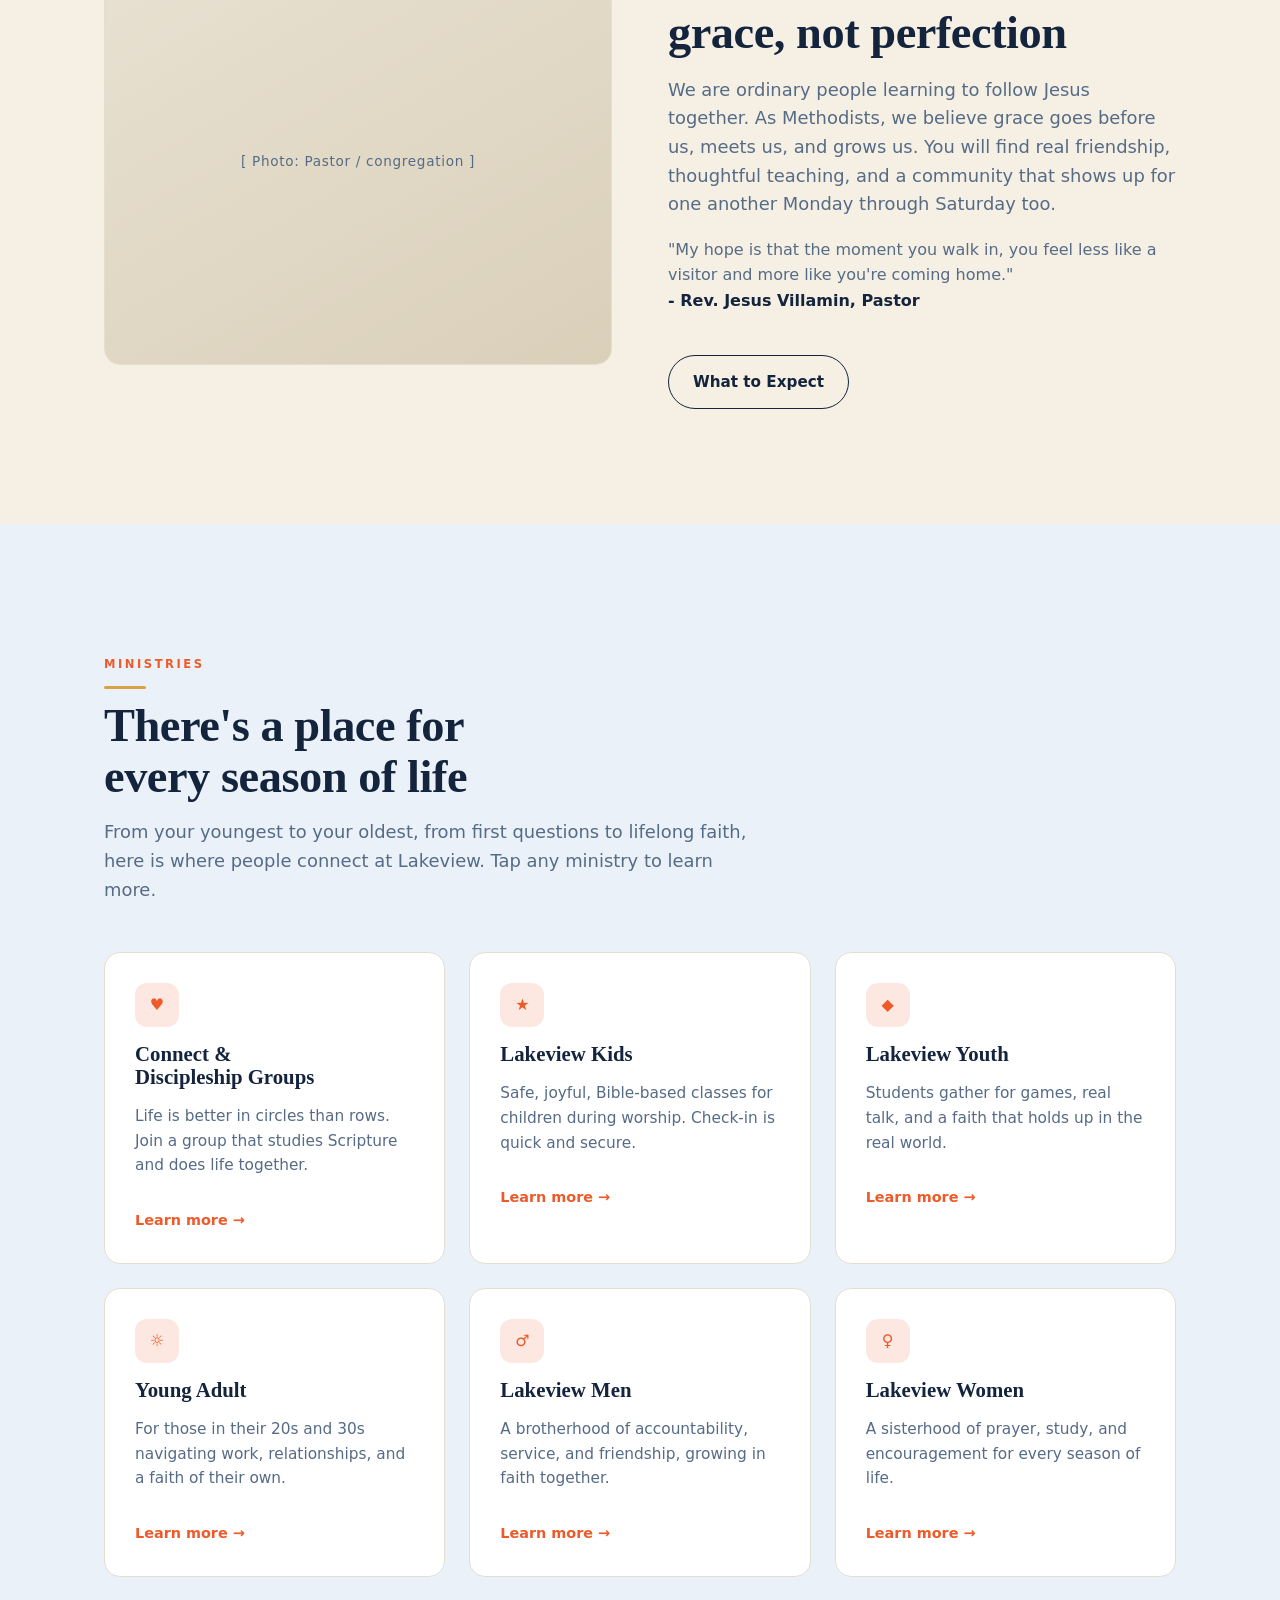
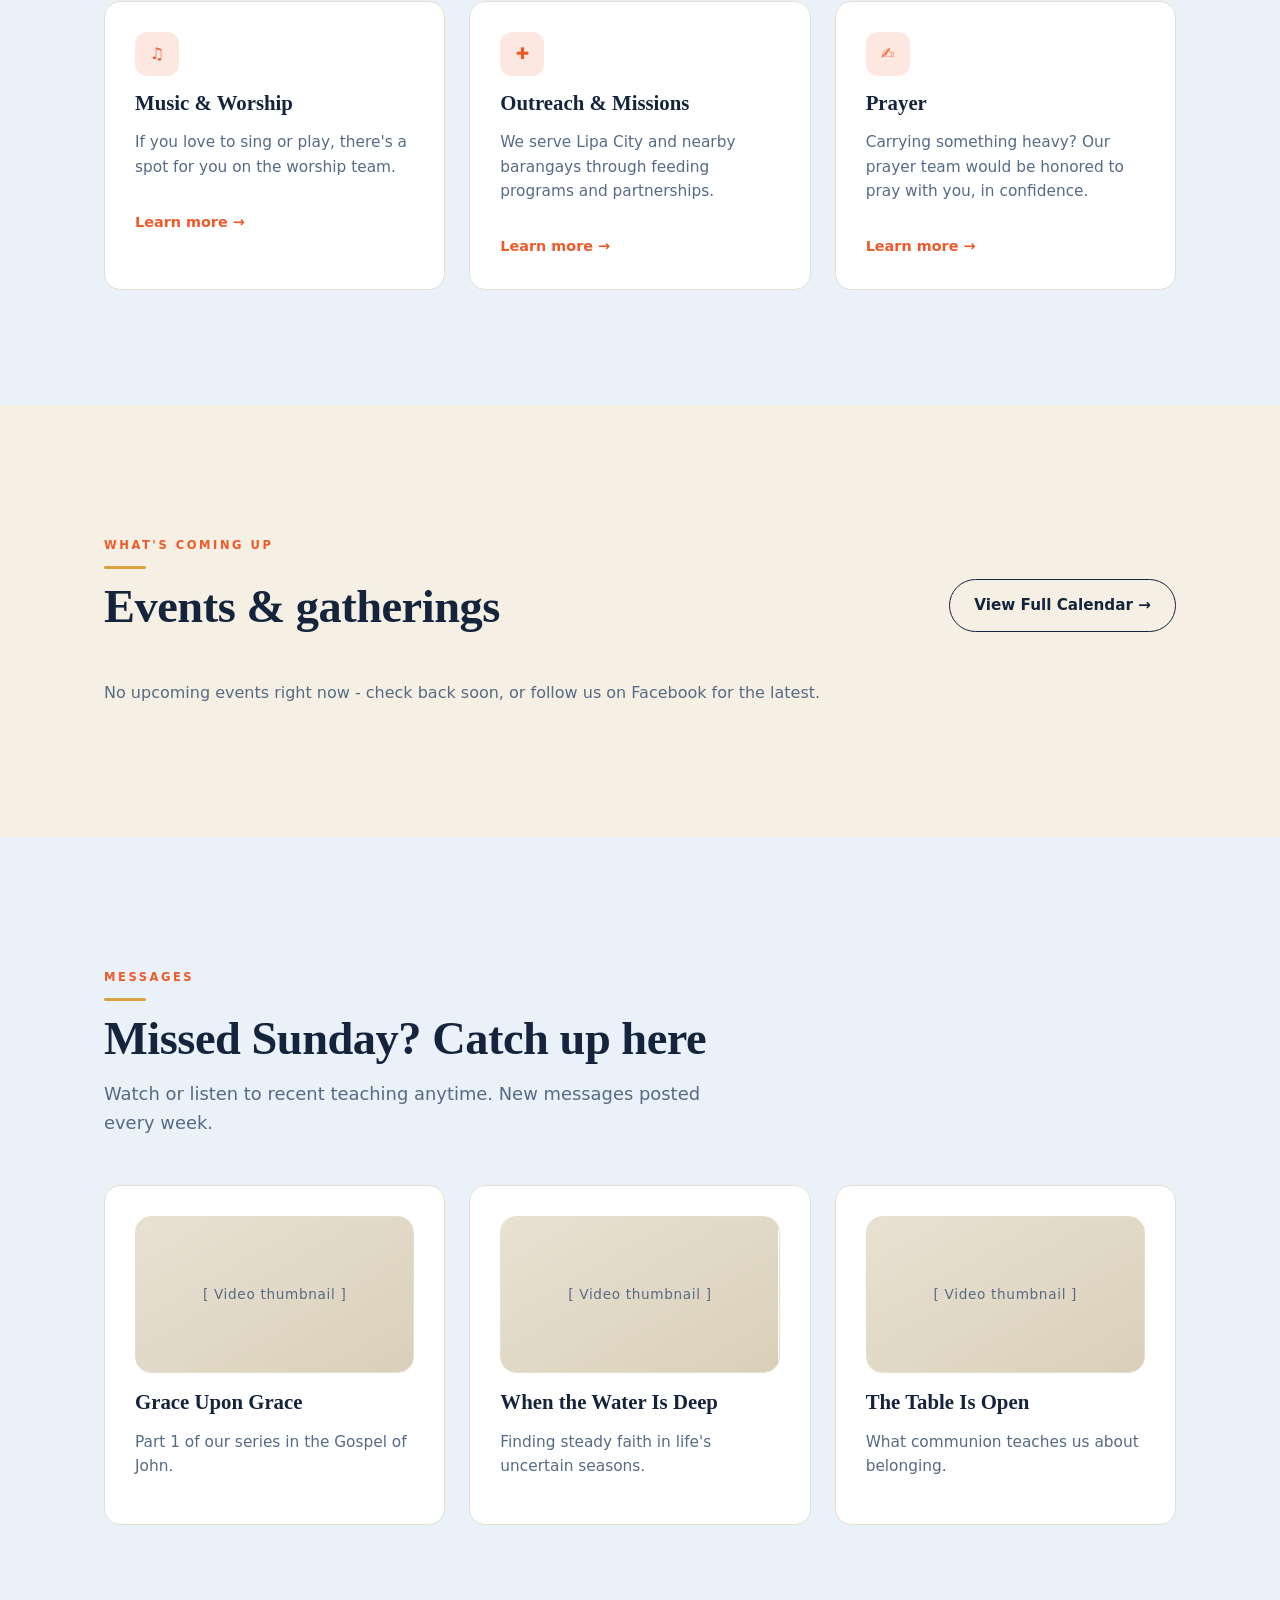
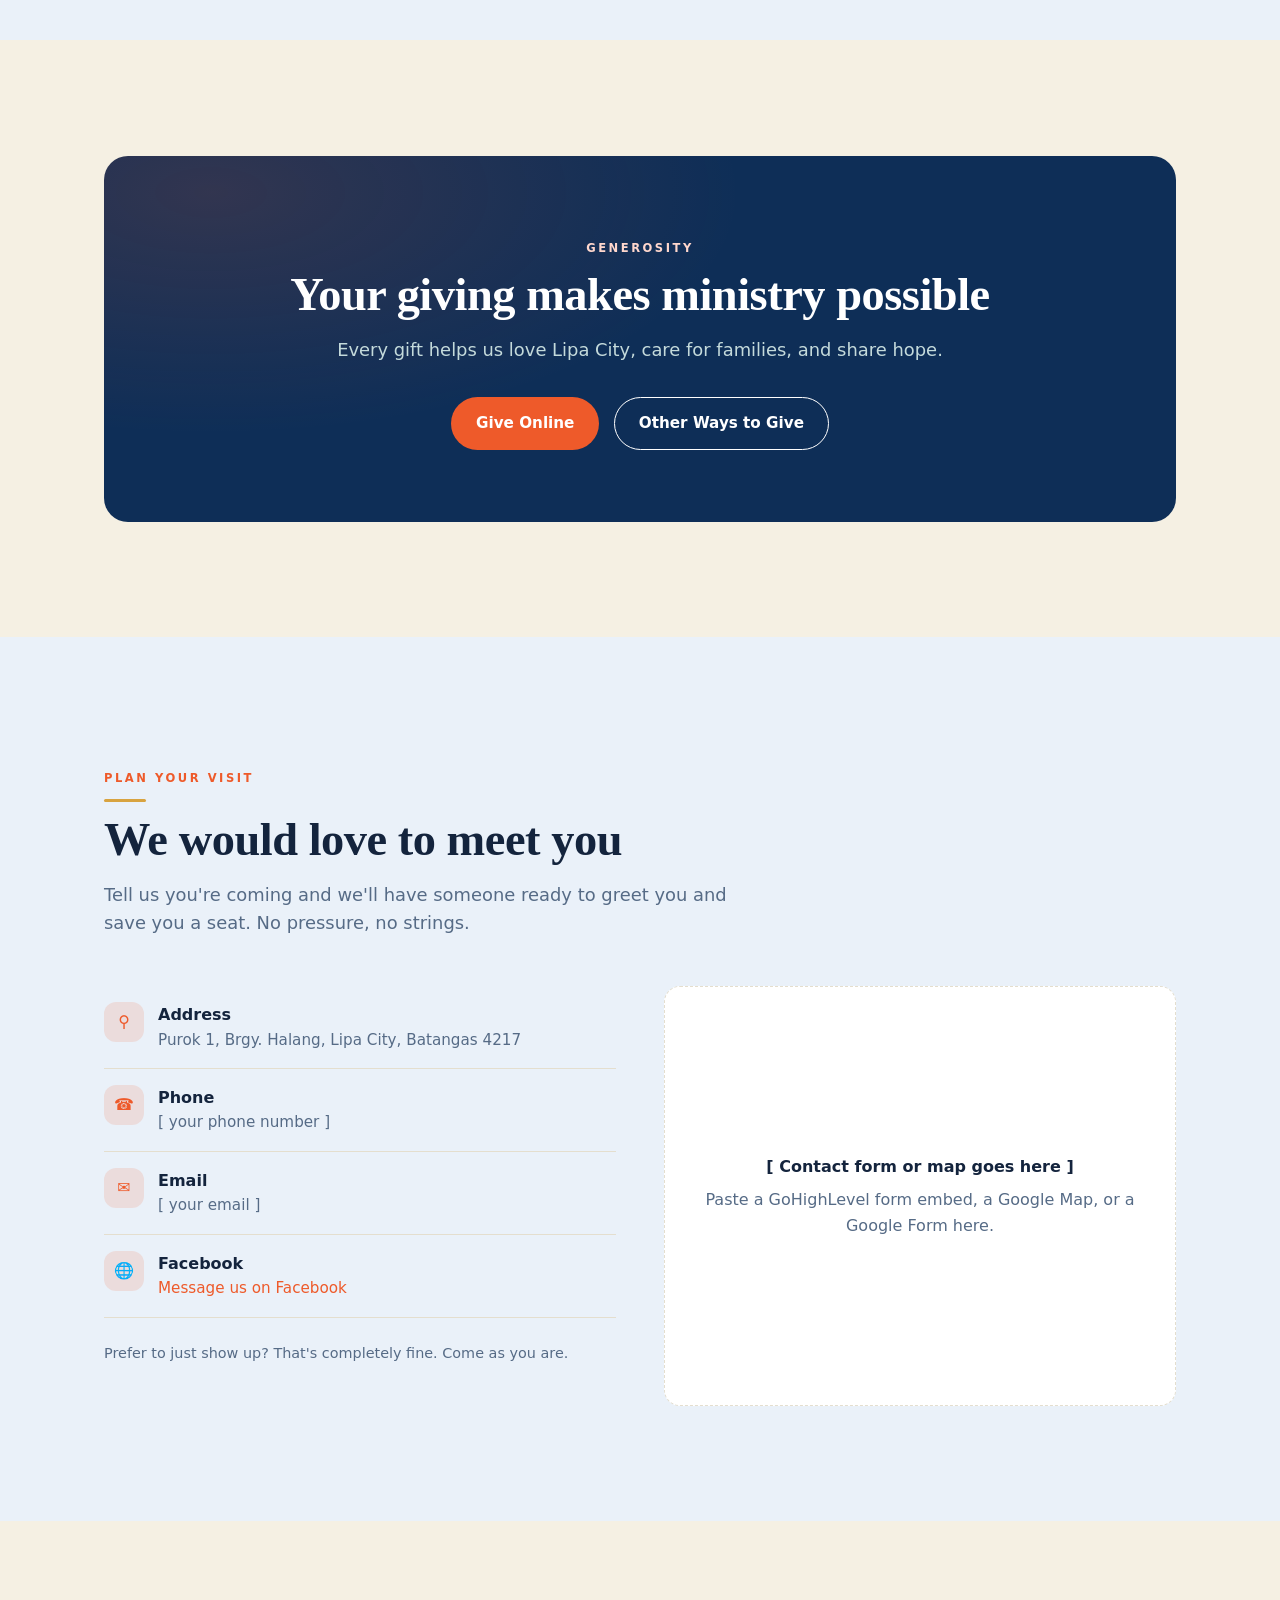
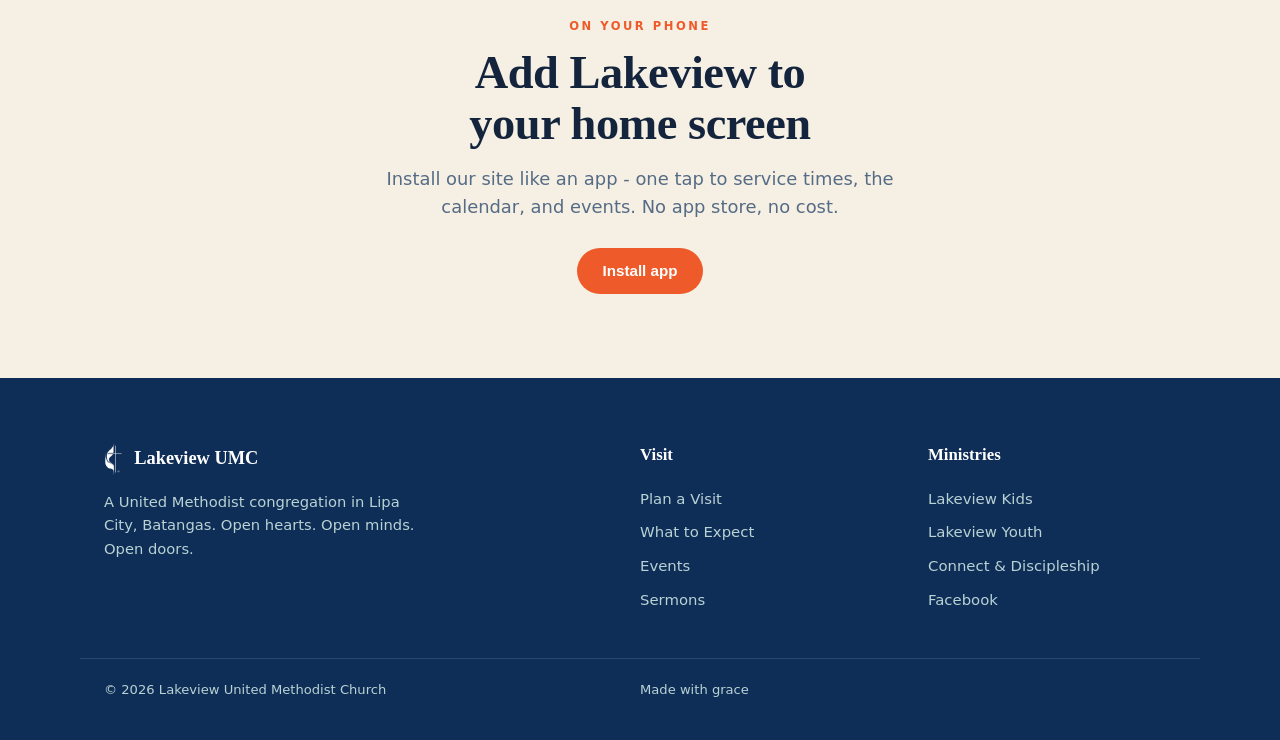
==== commit 0a1ec08c: "Install button always visible again; direct install on Android, short one-line hint otherwise Co-Aut" ====
--- a/index.html
+++ b/index.html
@@ -299,12 +299,13 @@
   </section>
 
   <!-- INSTALL APP -->
-  <section id="install-cta" hidden>
+  <section id="install-cta">
     <div class="wrap" style="text-align:center;max-width:60ch">
       <p class="eyebrow" style="justify-content:center">On your phone</p>
       <h2>Add Lakeview to your home screen</h2>
       <p class="lead" style="margin:1rem auto 1.6rem">Install our site like an app - one tap to service times, the calendar, and events. No app store, no cost.</p>
       <button id="install-btn" class="btn btn-primary">Install app</button>
+      <div id="install-tip" class="install-tip" hidden></div>
     </div>
   </section>
 
